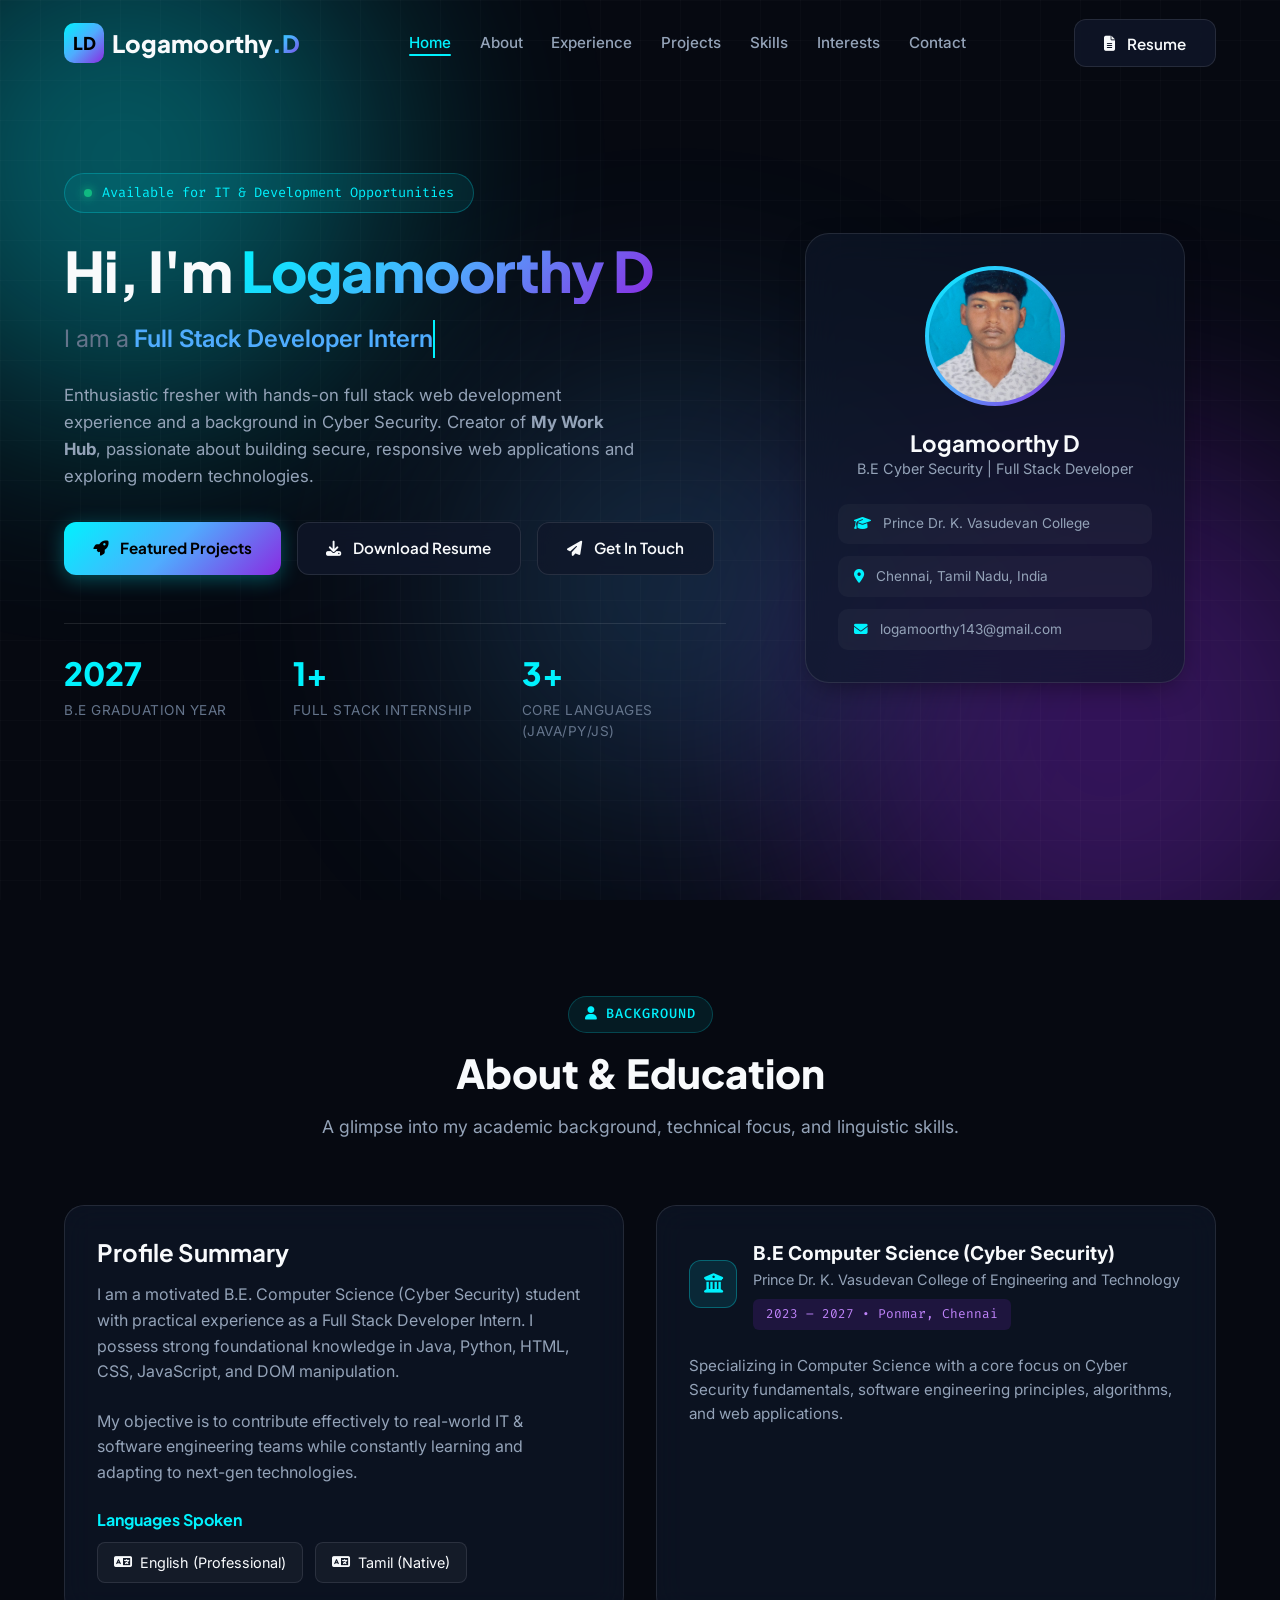
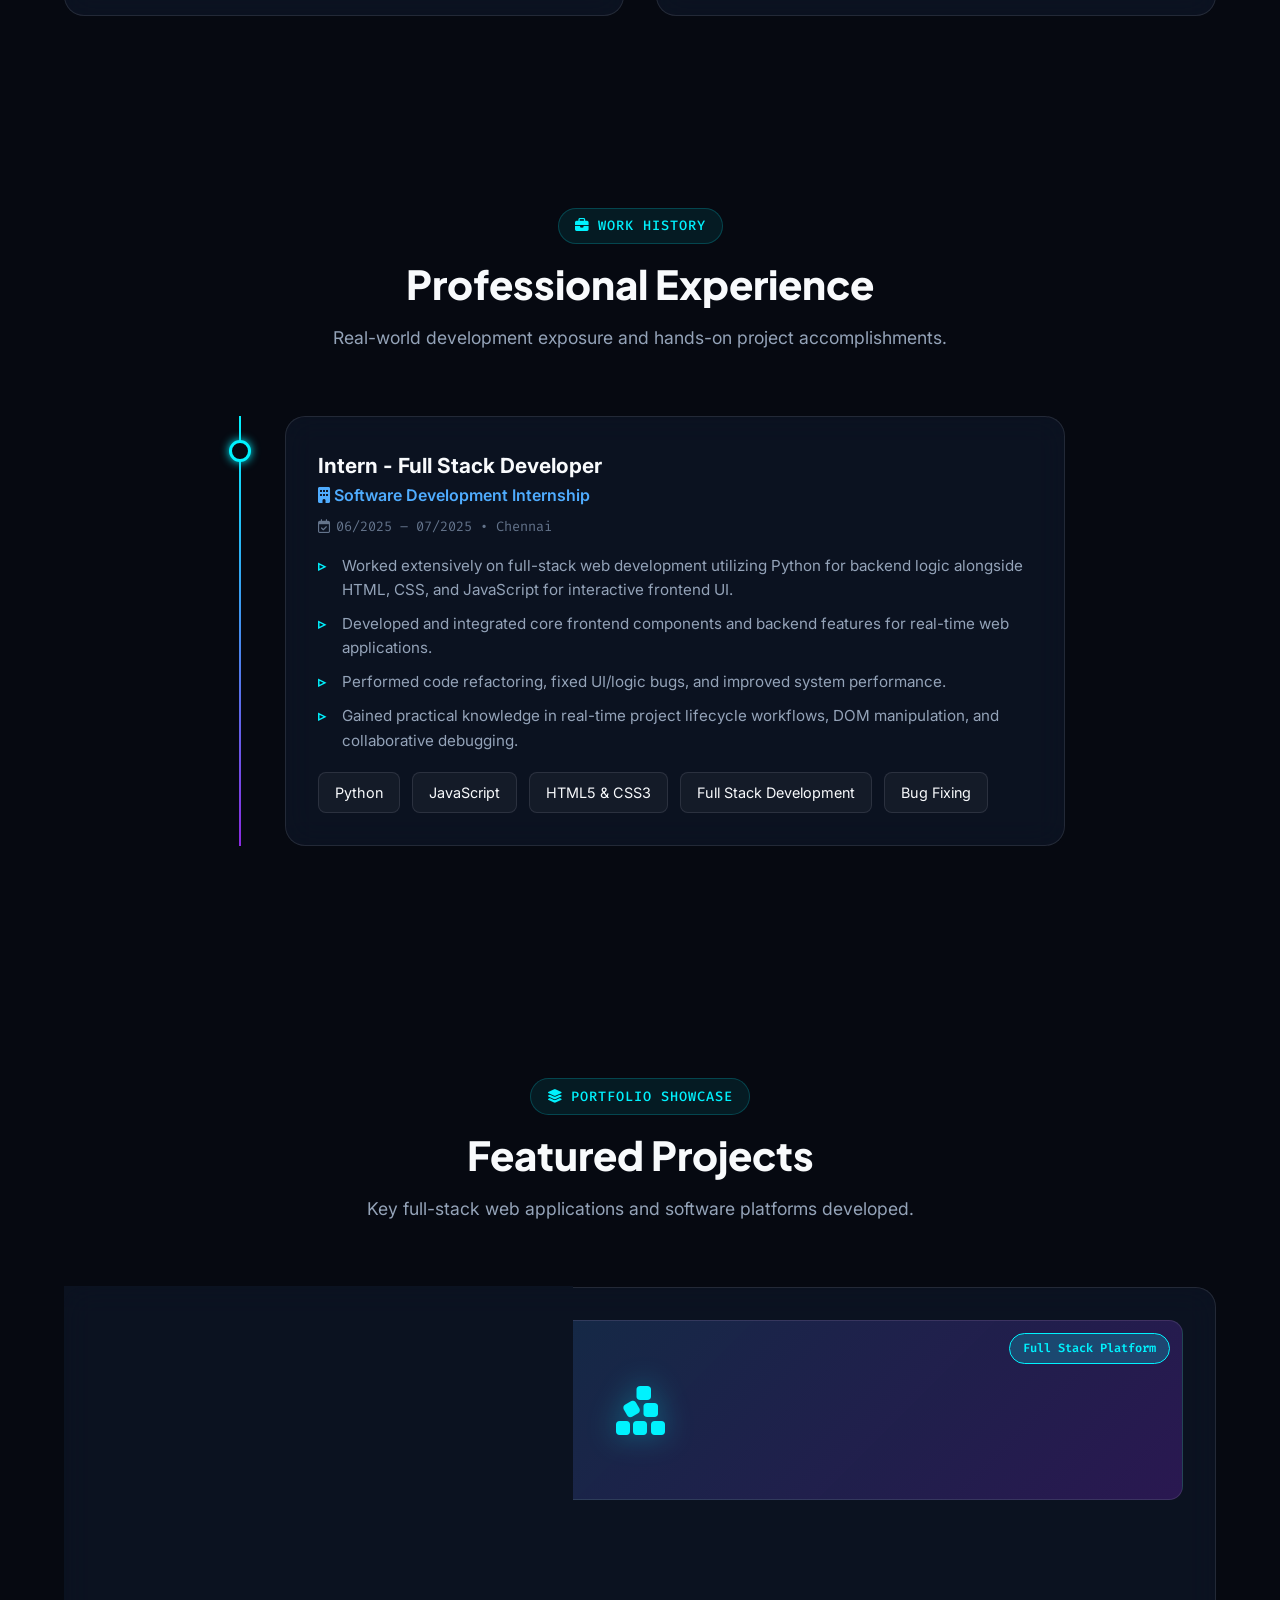
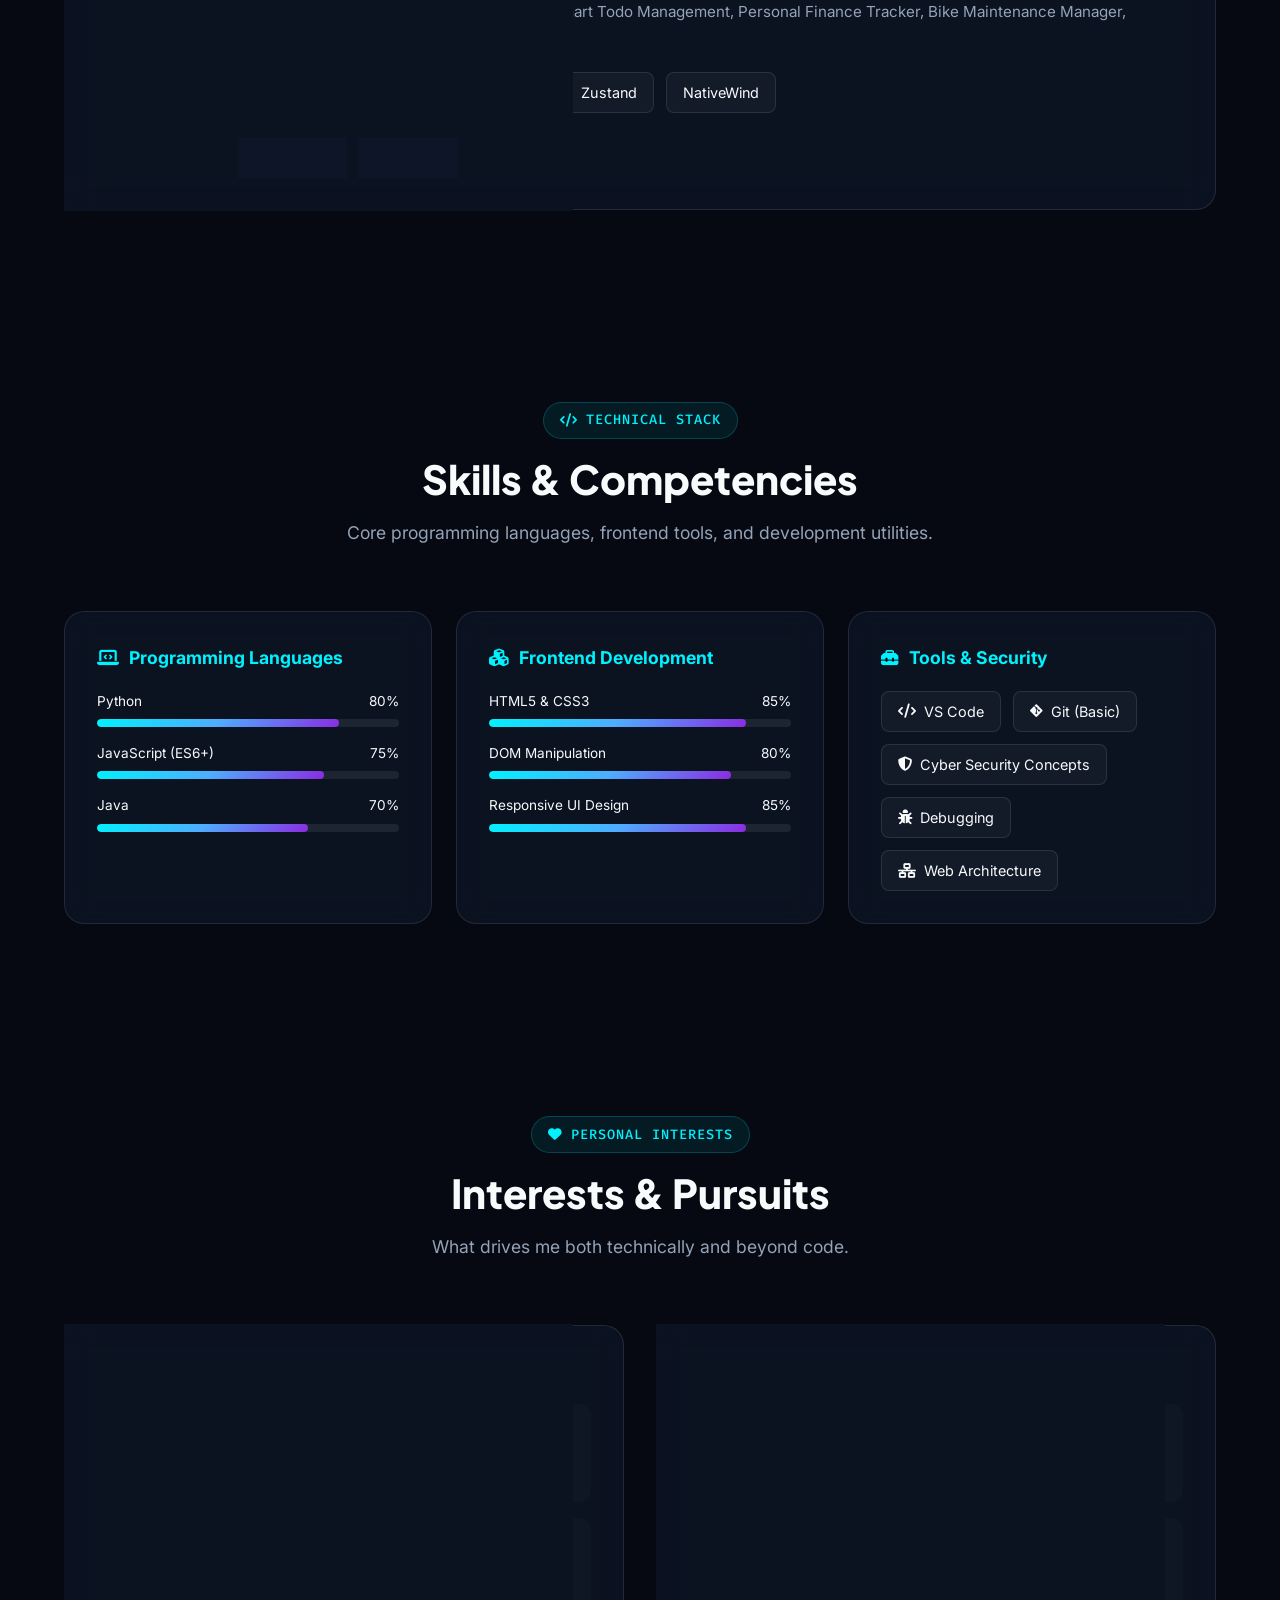
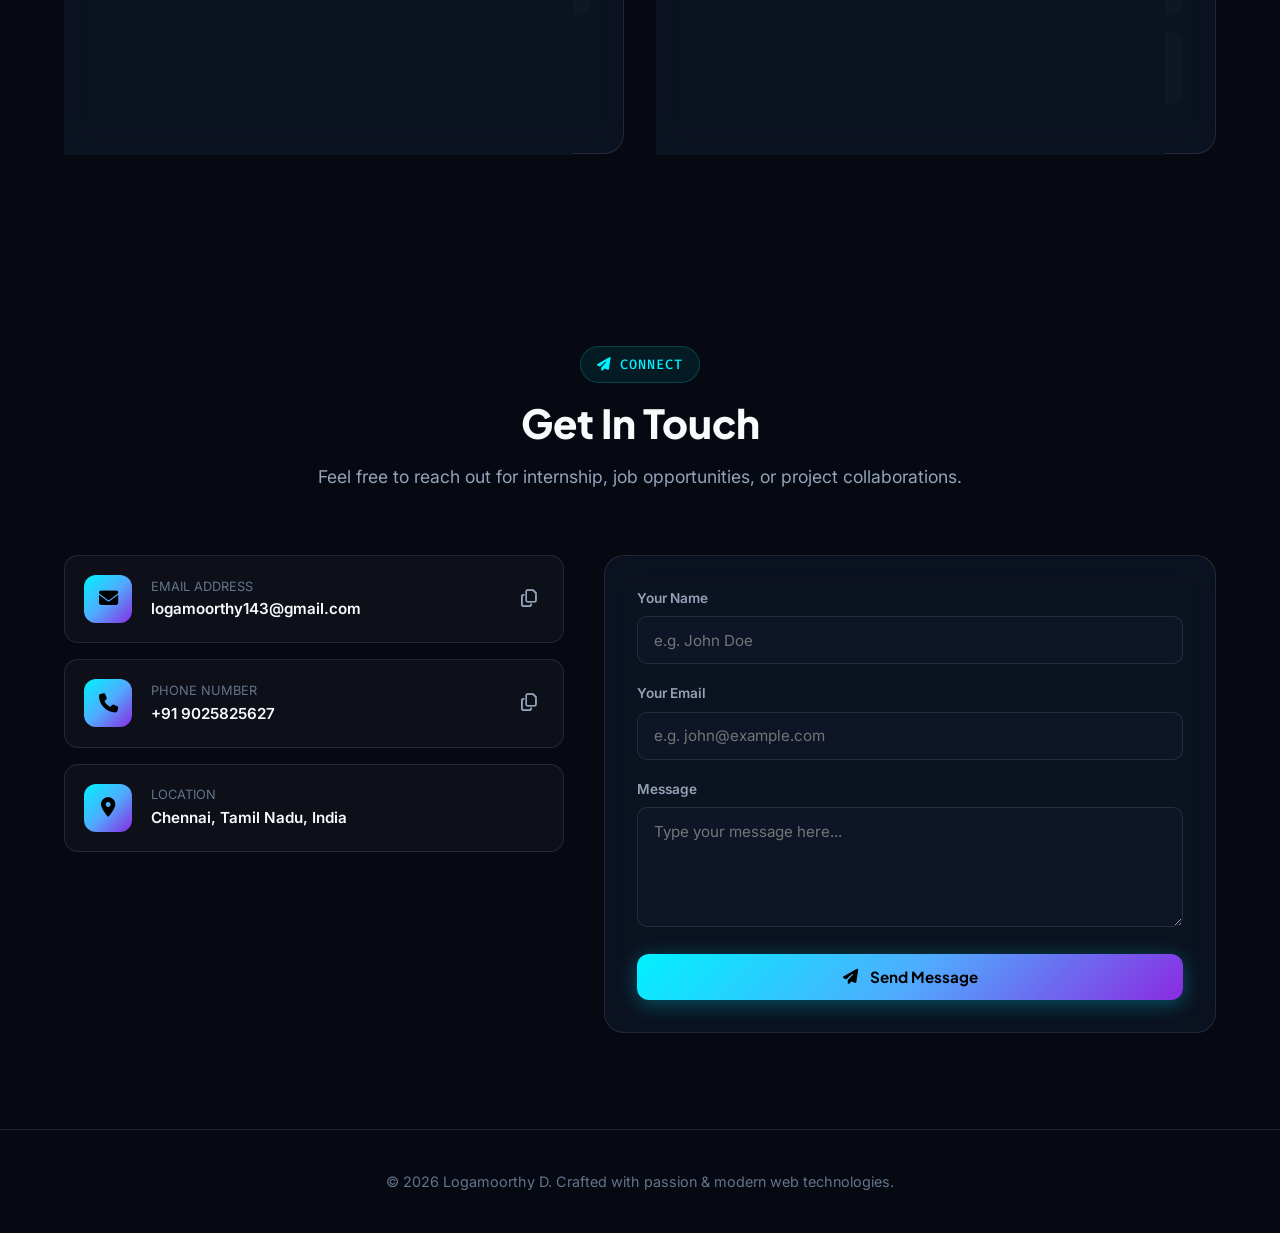
==== index.html @ c0458cfe "first commit" ====
<!DOCTYPE html>
<html lang="en">
<head>
  <meta charset="UTF-8">
  <meta name="viewport" content="width=device-width, initial-scale=1.0">
  <title>Logamoorthy D | Full Stack Developer & Cyber Security Enthusiast</title>
  <meta name="description" content="Portfolio of Logamoorthy D - B.E. Cyber Security Student & Full Stack Developer Intern featuring My Work Hub project, Java, Python, and JavaScript skills.">
  
  <!-- FontAwesome Icons -->
  <link rel="stylesheet" href="https://cdnjs.cloudflare.com/ajax/libs/font-awesome/6.5.1/css/all.min.css">
  
  <!-- Stylesheet -->
  <link rel="stylesheet" href="style.css">
</head>
<body>

  <!-- Ambient Animated Lighting -->
  <div class="bg-ambient">
    <div class="orb orb-1"></div>
    <div class="orb orb-2"></div>
    <div class="orb orb-3"></div>
  </div>
  <div class="grid-overlay"></div>

  <!-- Navbar -->
  <header class="navbar" id="navbar">
    <div class="container nav-container">
      <a href="#home" class="logo">
        <span class="logo-icon">LD</span>
        <span>Logamoorthy<span class="text-gradient">.D</span></span>
      </a>

      <ul class="nav-links" id="nav-links">
        <li><a href="#home" class="nav-link active">Home</a></li>
        <li><a href="#about" class="nav-link">About</a></li>
        <li><a href="#experience" class="nav-link">Experience</a></li>
        <li><a href="#projects" class="nav-link">Projects</a></li>
        <li><a href="#skills" class="nav-link">Skills</a></li>
        <li><a href="#interests" class="nav-link">Interests</a></li>
        <li><a href="#contact" class="nav-link">Contact</a></li>
      </ul>

      <div class="nav-actions">
        <button class="btn btn-outline" id="open-modal-btn">
          <i class="fa-solid fa-file-lines"></i> Resume
        </button>
        <button class="mobile-toggle" id="mobile-toggle" aria-label="Toggle Menu">
          <i class="fa-solid fa-bars"></i>
        </button>
      </div>
    </div>
  </header>

  <!-- Hero Section -->
  <section class="hero" id="home">
    <div class="container hero-grid">
      <div class="hero-content">
        <div class="hero-badge">
          <span class="badge-dot"></span>
          <span class="badge-text">Available for IT & Development Opportunities</span>
        </div>

        <h1 class="hero-title">
          Hi, I'm <span class="text-gradient">Logamoorthy D</span>
        </h1>

        <div class="typewriter-wrapper">
          <span class="typewriter-prefix">I am a </span>
          <span class="typewriter-text" id="typewriter"></span>
        </div>

        <p class="hero-bio">
          Enthusiastic fresher with hands-on full stack web development experience and a background in Cyber Security. Creator of <strong>My Work Hub</strong>, passionate about building secure, responsive web applications and exploring modern technologies.
        </p>

        <div class="hero-ctas">
          <a href="#projects" class="btn btn-primary">
            <i class="fa-solid fa-rocket"></i> Featured Projects
          </a>
          <a href="resume.pdf" download="Logamoorthy_D_Resume.pdf" class="btn btn-outline" title="Download PDF Resume">
            <i class="fa-solid fa-download"></i> Download Resume
          </a>
          <a href="#contact" class="btn btn-outline">
            <i class="fa-solid fa-paper-plane"></i> Get In Touch
          </a>
        </div>

        <div class="hero-stats">
          <div class="stat-card">
            <div class="stat-number"><span class="counter" data-target="2027">0</span></div>
            <div class="stat-label">B.E Graduation Year</div>
          </div>
          <div class="stat-card">
            <div class="stat-number"><span class="counter" data-target="1">0</span>+</div>
            <div class="stat-label">Full Stack Internship</div>
          </div>
          <div class="stat-card">
            <div class="stat-number"><span class="counter" data-target="3">0</span>+</div>
            <div class="stat-label">Core Languages (Java/Py/JS)</div>
          </div>
        </div>
      </div>

      <!-- Hero Visual Profile Card -->
      <div class="hero-visual">
        <div class="avatar-card">
          <div class="avatar-image-box">
            <img src="profile.jpg" alt="Logamoorthy D" class="profile-img" onerror="this.style.display='none'; this.nextElementSibling.style.display='flex';">
            <div class="avatar-inner" style="display: none;">
              <i class="fa-solid fa-user-shield"></i>
            </div>
          </div>

          <h3 class="card-name">Logamoorthy D</h3>
          <p class="card-role">B.E Cyber Security | Full Stack Developer</p>

          <div class="info-pills">
            <div class="info-pill">
              <i class="fa-solid fa-graduation-cap"></i>
              <span>Prince Dr. K. Vasudevan College</span>
            </div>
            <div class="info-pill">
              <i class="fa-solid fa-location-dot"></i>
              <span>Chennai, Tamil Nadu, India</span>
            </div>
            <div class="info-pill">
              <i class="fa-solid fa-envelope"></i>
              <span>logamoorthy143@gmail.com</span>
            </div>
          </div>
        </div>
      </div>
    </div>
  </section>

  <!-- About & Education Section -->
  <section id="about">
    <div class="container">
      <div class="section-header">
        <span class="section-tag"><i class="fa-solid fa-user"></i> Background</span>
        <h2 class="section-title">About & Education</h2>
        <p class="section-subtitle">A glimpse into my academic background, technical focus, and linguistic skills.</p>
      </div>

      <div class="about-grid">
        <!-- Profile Summary Card -->
        <div class="glass-card about-text-card">
          <h3>Profile Summary</h3>
          <p>
            I am a motivated B.E. Computer Science (Cyber Security) student with practical experience as a Full Stack Developer Intern. I possess strong foundational knowledge in Java, Python, HTML, CSS, JavaScript, and DOM manipulation.
          </p>
          <p>
            My objective is to contribute effectively to real-world IT & software engineering teams while constantly learning and adapting to next-gen technologies.
          </p>
          
          <div style="margin-top: 1.5rem;">
            <h4 style="margin-bottom: 0.8rem; font-size: 1rem; color: var(--accent-cyan);">Languages Spoken</h4>
            <div class="tags-wrapper">
              <div class="skill-tag"><i class="fa-solid fa-language"></i> English (Professional)</div>
              <div class="skill-tag"><i class="fa-solid fa-language"></i> Tamil (Native)</div>
            </div>
          </div>
        </div>

        <!-- Education Card -->
        <div class="glass-card education-card">
          <div class="edu-header">
            <div class="edu-icon">
              <i class="fa-solid fa-university"></i>
            </div>
            <div>
              <div class="edu-degree">B.E Computer Science (Cyber Security)</div>
              <div class="edu-institution">Prince Dr. K. Vasudevan College of Engineering and Technology</div>
              <span class="edu-badge">2023 – 2027 • Ponmar, Chennai</span>
            </div>
          </div>
          <p style="color: var(--text-sub); font-size: 0.95rem; margin-top: 1rem;">
            Specializing in Computer Science with a core focus on Cyber Security fundamentals, software engineering principles, algorithms, and web applications.
          </p>
        </div>
      </div>
    </div>
  </section>

  <!-- Experience Section -->
  <section id="experience">
    <div class="container">
      <div class="section-header">
        <span class="section-tag"><i class="fa-solid fa-briefcase"></i> Work History</span>
        <h2 class="section-title">Professional Experience</h2>
        <p class="section-subtitle">Real-world development exposure and hands-on project accomplishments.</p>
      </div>

      <div class="timeline">
        <div class="timeline-item">
          <div class="timeline-dot"></div>
          <div class="glass-card">
            <div class="exp-role">Intern - Full Stack Developer</div>
            <div class="exp-company"><i class="fa-solid fa-building"></i> Software Development Internship</div>
            <div class="exp-date"><i class="fa-regular fa-calendar-check"></i> 06/2025 – 07/2025 • Chennai</div>
            
            <ul class="exp-bullets">
              <li>Worked extensively on full-stack web development utilizing Python for backend logic alongside HTML, CSS, and JavaScript for interactive frontend UI.</li>
              <li>Developed and integrated core frontend components and backend features for real-time web applications.</li>
              <li>Performed code refactoring, fixed UI/logic bugs, and improved system performance.</li>
              <li>Gained practical knowledge in real-time project lifecycle workflows, DOM manipulation, and collaborative debugging.</li>
            </ul>

            <div class="tags-wrapper" style="margin-top: 1.2rem;">
              <span class="skill-tag">Python</span>
              <span class="skill-tag">JavaScript</span>
              <span class="skill-tag">HTML5 & CSS3</span>
              <span class="skill-tag">Full Stack Development</span>
              <span class="skill-tag">Bug Fixing</span>
            </div>
          </div>
        </div>
      </div>
    </div>
  </section>

  <!-- Featured Projects Section -->
  <section id="projects">
    <div class="container">
      <div class="section-header">
        <span class="section-tag"><i class="fa-solid fa-layer-group"></i> Portfolio Showcase</span>
        <h2 class="section-title">Featured Projects</h2>
        <p class="section-subtitle">Key full-stack web applications and software platforms developed.</p>
      </div>

      <div class="projects-grid">
        <!-- Project 1: My Work Hub -->
        <div class="glass-card project-card">
          <div class="project-banner">
            <span class="project-badge">Full Stack Platform</span>
            <i class="fa-solid fa-cubes-stacked"></i>
          </div>

          <h3 class="project-title">My Work Hub</h3>
          <div class="project-subtitle">Personal Productivity & Management Suite</div>
          <p class="project-desc">
            A production-ready full-stack productivity foundation featuring Smart Todo Management, Personal Finance Tracker, Bike Maintenance Manager, Calendar & Routine Scheduler, and Analytics Dashboard.
          </p>

          <div class="tags-wrapper" style="margin-bottom: 1.5rem;">
            <span class="skill-tag">React Native / Expo</span>
            <span class="skill-tag">TypeScript</span>
            <span class="skill-tag">Node.js & Express</span>
            <span class="skill-tag">Zustand</span>
            <span class="skill-tag">NativeWind</span>
          </div>

          <div class="project-links">
            <a href="https://my-work-hub-08.netlify.app/" target="_blank" class="btn btn-primary btn-sm">
              <i class="fa-solid fa-arrow-up-right-from-square"></i> Live Demo
            </a>
            <button class="btn btn-outline btn-sm" id="workhub-demo-btn" title="View Project Details">
              <i class="fa-solid fa-circle-info"></i> Details
            </button>
            <a href="https://github.com/logamoorthy-2006/my_work_hub" target="_blank" class="btn btn-outline btn-sm">
              <i class="fa-brands fa-github"></i> Code
            </a>
          </div>
        </div>

      </div>
    </div>
  </section>

  <!-- Skills Section -->
  <section id="skills">
    <div class="container">
      <div class="section-header">
        <span class="section-tag"><i class="fa-solid fa-code"></i> Technical Stack</span>
        <h2 class="section-title">Skills & Competencies</h2>
        <p class="section-subtitle">Core programming languages, frontend tools, and development utilities.</p>
      </div>

      <div class="skills-grid">
        <!-- Category 1: Languages -->
        <div class="glass-card skill-category">
          <div class="category-title">
            <i class="fa-solid fa-laptop-code"></i> Programming Languages
          </div>

          <div class="skill-bar-wrapper">
            <div class="skill-info"><span>Python</span><span>80%</span></div>
            <div class="skill-progress-bg"><div class="skill-progress-fill" data-progress="80%"></div></div>
          </div>
          
          <div class="skill-bar-wrapper">
            <div class="skill-info"><span>JavaScript (ES6+)</span><span>75%</span></div>
            <div class="skill-progress-bg"><div class="skill-progress-fill" data-progress="75%"></div></div>
          </div>

          <div class="skill-bar-wrapper">
            <div class="skill-info"><span>Java</span><span>70%</span></div>
            <div class="skill-progress-bg"><div class="skill-progress-fill" data-progress="70%"></div></div>
          </div>
        </div>

        <!-- Category 2: Frontend & UI -->
        <div class="glass-card skill-category">
          <div class="category-title">
            <i class="fa-solid fa-cubes"></i> Frontend Development
          </div>

          <div class="skill-bar-wrapper">
            <div class="skill-info"><span>HTML5 & CSS3</span><span>85%</span></div>
            <div class="skill-progress-bg"><div class="skill-progress-fill" data-progress="85%"></div></div>
          </div>

          <div class="skill-bar-wrapper">
            <div class="skill-info"><span>DOM Manipulation</span><span>80%</span></div>
            <div class="skill-progress-bg"><div class="skill-progress-fill" data-progress="80%"></div></div>
          </div>

          <div class="skill-bar-wrapper">
            <div class="skill-info"><span>Responsive UI Design</span><span>85%</span></div>
            <div class="skill-progress-bg"><div class="skill-progress-fill" data-progress="85%"></div></div>
          </div>
        </div>

        <!-- Category 3: Tools & Domain -->
        <div class="glass-card skill-category">
          <div class="category-title">
            <i class="fa-solid fa-toolbox"></i> Tools & Security
          </div>

          <div class="tags-wrapper" style="margin-top: 0.5rem;">
            <div class="skill-tag"><i class="fa-solid fa-code"></i> VS Code</div>
            <div class="skill-tag"><i class="fa-brands fa-git-alt"></i> Git (Basic)</div>
            <div class="skill-tag"><i class="fa-solid fa-shield-halved"></i> Cyber Security Concepts</div>
            <div class="skill-tag"><i class="fa-solid fa-bug"></i> Debugging</div>
            <div class="skill-tag"><i class="fa-solid fa-network-wired"></i> Web Architecture</div>
          </div>
        </div>
      </div>
    </div>
  </section>

  <!-- Interests Section -->
  <section id="interests">
    <div class="container">
      <div class="section-header">
        <span class="section-tag"><i class="fa-solid fa-heart"></i> Personal Interests</span>
        <h2 class="section-title">Interests & Pursuits</h2>
        <p class="section-subtitle">What drives me both technically and beyond code.</p>
      </div>

      <div class="interests-grid">
        <!-- Technical Interests -->
        <div class="glass-card">
          <h3 style="margin-bottom: 1.5rem; color: var(--accent-cyan);">
            <i class="fa-solid fa-microchip"></i> Technical Interests
          </h3>
          
          <div class="interest-item">
            <div class="interest-icon"><i class="fa-solid fa-code"></i></div>
            <div>
              <h4 style="font-size: 1rem;">Web Development (Frontend & UI/UX)</h4>
              <p style="color: var(--text-sub); font-size: 0.9rem;">Building intuitive, aesthetically pleasing, and highly accessible user interfaces.</p>
            </div>
          </div>

          <div class="interest-item">
            <div class="interest-icon"><i class="fa-solid fa-compass"></i></div>
            <div>
              <h4 style="font-size: 1rem;">Exploring New Technologies</h4>
              <p style="color: var(--text-sub); font-size: 0.9rem;">Keeping up with emerging tech stacks, security practices, and open-source innovations.</p>
            </div>
          </div>
        </div>

        <!-- Non-Technical Interests -->
        <div class="glass-card">
          <h3 style="margin-bottom: 1.5rem; color: var(--accent-purple);">
            <i class="fa-solid fa-icons"></i> Non-Technical Interests
          </h3>

          <div class="interest-item">
            <div class="interest-icon" style="background: rgba(138, 43, 226, 0.1); color: var(--accent-purple);"><i class="fa-solid fa-music"></i></div>
            <div>
              <h4 style="font-size: 1rem;">Music & Relaxation</h4>
              <p style="color: var(--text-sub); font-size: 0.9rem;">Listening to diverse music genres for inspiration and maintaining focus.</p>
            </div>
          </div>

          <div class="interest-item">
            <div class="interest-icon" style="background: rgba(138, 43, 226, 0.1); color: var(--accent-purple);"><i class="fa-solid fa-hand-holding-heart"></i></div>
            <div>
              <h4 style="font-size: 1rem;">Social Volunteering & Helping Others</h4>
              <p style="color: var(--text-sub); font-size: 0.9rem;">Engaging in community support activities and helping peers.</p>
            </div>
          </div>

          <div class="interest-item">
            <div class="interest-icon" style="background: rgba(138, 43, 226, 0.1); color: var(--accent-purple);"><i class="fa-solid fa-dumbbell"></i></div>
            <div>
              <h4 style="font-size: 1rem;">Fitness & Healthy Lifestyle</h4>
              <p style="color: var(--text-sub); font-size: 0.9rem;">Maintaining physical wellness, discipline, and active routine.</p>
            </div>
          </div>
        </div>
      </div>
    </div>
  </section>

  <!-- Contact Section -->
  <section id="contact">
    <div class="container">
      <div class="section-header">
        <span class="section-tag"><i class="fa-solid fa-paper-plane"></i> Connect</span>
        <h2 class="section-title">Get In Touch</h2>
        <p class="section-subtitle">Feel free to reach out for internship, job opportunities, or project collaborations.</p>
      </div>

      <div class="contact-grid">
        <!-- Direct Contact info -->
        <div>
          <div class="contact-card-item">
            <div class="contact-icon"><i class="fa-solid fa-envelope"></i></div>
            <div class="contact-details">
              <div class="contact-label">Email Address</div>
              <div class="contact-value" id="email-text">logamoorthy143@gmail.com</div>
            </div>
            <button class="copy-btn" id="copy-email-btn" title="Copy Email">
              <i class="fa-regular fa-copy"></i>
            </button>
          </div>

          <div class="contact-card-item">
            <div class="contact-icon"><i class="fa-solid fa-phone"></i></div>
            <div class="contact-details">
              <div class="contact-label">Phone Number</div>
              <div class="contact-value" id="phone-text">+91 9025825627</div>
            </div>
            <button class="copy-btn" id="copy-phone-btn" title="Copy Phone">
              <i class="fa-regular fa-copy"></i>
            </button>
          </div>

          <div class="contact-card-item">
            <div class="contact-icon"><i class="fa-solid fa-location-dot"></i></div>
            <div class="contact-details">
              <div class="contact-label">Location</div>
              <div class="contact-value">Chennai, Tamil Nadu, India</div>
            </div>
          </div>
        </div>

        <!-- Contact Form -->
        <div class="glass-card">
          <form id="contact-form">
            <div class="form-group">
              <label class="form-label" for="user-name">Your Name</label>
              <input type="text" id="user-name" class="form-input" placeholder="e.g. John Doe" required>
            </div>

            <div class="form-group">
              <label class="form-label" for="user-email">Your Email</label>
              <input type="email" id="user-email" class="form-input" placeholder="e.g. john@example.com" required>
            </div>

            <div class="form-group">
              <label class="form-label" for="user-message">Message</label>
              <textarea id="user-message" class="form-textarea" placeholder="Type your message here..." required></textarea>
            </div>

            <button type="submit" class="btn btn-primary" style="width: 100%;">
              <i class="fa-solid fa-paper-plane"></i> Send Message
            </button>
          </form>
        </div>
      </div>
    </div>
  </section>

  <!-- Footer -->
  <footer>
    <div class="container">
      <p>© 2026 Logamoorthy D. Crafted with passion & modern web technologies.</p>
    </div>
  </footer>

  <!-- Toast Notification -->
  <div class="toast" id="toast">
    <i class="fa-solid fa-circle-check"></i>
    <span id="toast-message">Notification message here</span>
  </div>

  <!-- Project Live Demo Preview Modal -->
  <div class="modal-overlay" id="workhub-modal">
    <div class="modal-box">
      <button class="modal-close" id="close-workhub-modal"><i class="fa-solid fa-xmark"></i></button>
      
      <div style="border-bottom: 1px solid var(--border-light); padding-bottom: 1rem; margin-bottom: 1.5rem;">
        <span class="project-badge">Live Interactive Showcase</span>
        <h2 style="font-size: 1.8rem; color: var(--accent-cyan); margin-top: 0.5rem;">My Work Hub</h2>
        <p style="color: var(--text-sub);">Full Stack Personal Productivity & Management Platform</p>
      </div>

      <div style="display: grid; grid-template-columns: repeat(auto-fit, minmax(200px, 1fr)); gap: 1rem; margin-bottom: 1.5rem;">
        <div style="background: rgba(255,255,255,0.03); padding: 1rem; border-radius: 12px; border: 1px solid var(--border-light);">
          <i class="fa-solid fa-list-check" style="color: var(--accent-cyan); font-size: 1.5rem; margin-bottom: 0.5rem;"></i>
          <h4 style="font-size: 0.95rem;">Smart Todo</h4>
          <p style="color: var(--text-muted); font-size: 0.8rem;">Task organization with state management</p>
        </div>

        <div style="background: rgba(255,255,255,0.03); padding: 1rem; border-radius: 12px; border: 1px solid var(--border-light);">
          <i class="fa-solid fa-wallet" style="color: var(--accent-blue); font-size: 1.5rem; margin-bottom: 0.5rem;"></i>
          <h4 style="font-size: 0.95rem;">Finance Tracker</h4>
          <p style="color: var(--text-muted); font-size: 0.8rem;">Income, expense, and budget analytics</p>
        </div>

        <div style="background: rgba(255,255,255,0.03); padding: 1rem; border-radius: 12px; border: 1px solid var(--border-light);">
          <i class="fa-solid fa-motorcycle" style="color: var(--accent-purple); font-size: 1.5rem; margin-bottom: 0.5rem;"></i>
          <h4 style="font-size: 0.95rem;">Bike Manager</h4>
          <p style="color: var(--text-muted); font-size: 0.8rem;">Service tracking & maintenance logs</p>
        </div>

        <div style="background: rgba(255,255,255,0.03); padding: 1rem; border-radius: 12px; border: 1px solid var(--border-light);">
          <i class="fa-solid fa-chart-line" style="color: var(--accent-magenta); font-size: 1.5rem; margin-bottom: 0.5rem;"></i>
          <h4 style="font-size: 0.95rem;">Analytics & Routine</h4>
          <p style="color: var(--text-muted); font-size: 0.8rem;">Productivity metrics and habits</p>
        </div>
      </div>

      <p style="color: var(--text-sub); font-size: 0.95rem; margin-bottom: 1.5rem;">
        Built with <strong>Expo SDK 57, React Native, TypeScript, Node.js, Express, NativeWind, and Zustand</strong> for fast local UI state management and scalable API integration.
      </p>

      <div style="display: flex; gap: 1rem; flex-wrap: wrap;">
        <a href="https://my-work-hub-08.netlify.app/" target="_blank" class="btn btn-primary">
          <i class="fa-solid fa-arrow-up-right-from-square"></i> Open Live App
        </a>
        <a href="https://github.com/logamoorthy-2006/my_work_hub" target="_blank" class="btn btn-outline">
          <i class="fa-brands fa-github"></i> GitHub Repository
        </a>
      </div>
    </div>
  </div>

  <!-- Resume Preview Modal -->
  <div class="modal-overlay" id="resume-modal">
    <div class="modal-box">
      <button class="modal-close" id="close-modal-btn"><i class="fa-solid fa-xmark"></i></button>
      
      <div style="border-bottom: 1px solid var(--border-light); padding-bottom: 1.5rem; margin-bottom: 1.5rem;">
        <h2 style="font-size: 1.8rem; color: var(--accent-cyan);">LOGAMOORTHY D</h2>
        <p style="color: var(--text-sub);">logamoorthy143@gmail.com | +91 9025825627 | Chennai, India</p>
      </div>

      <div style="margin-bottom: 1.5rem;">
        <h4 style="color: var(--accent-blue); text-transform: uppercase; font-size: 0.85rem; letter-spacing: 1px;">Profile Summary</h4>
        <p style="color: var(--text-sub); font-size: 0.95rem; margin-top: 0.3rem;">
          Enthusiastic fresher with basic knowledge of Java, Python, and frontend development. Looking for an opportunity to apply my skills and grow in the IT field.
        </p>
      </div>

      <div style="margin-bottom: 1.5rem;">
        <h4 style="color: var(--accent-blue); text-transform: uppercase; font-size: 0.85rem; letter-spacing: 1px;">Education</h4>
        <p style="font-weight: 600; margin-top: 0.3rem;">B.E COMPUTER SCIENCE (CYBER SECURITY)</p>
        <p style="color: var(--text-sub); font-size: 0.9rem;">Prince Dr. K. Vasudevan College of Engineering and Technology (2023 – 2027) • Ponmar, Chennai</p>
      </div>

      <div style="margin-bottom: 1.5rem;">
        <h4 style="color: var(--accent-blue); text-transform: uppercase; font-size: 0.85rem; letter-spacing: 1px;">Experience</h4>
        <p style="font-weight: 600; margin-top: 0.3rem;">INTERN - FULL STACK DEVELOPER (06/2025 – 07/2025)</p>
        <ul style="color: var(--text-sub); font-size: 0.9rem; margin-left: 1.2rem; margin-top: 0.3rem;">
          <li>Worked on web development using Python, HTML, CSS, and JavaScript</li>
          <li>Developed basic frontend and backend features</li>
          <li>Fixed bugs and improved code</li>
          <li>Learned real-time project development</li>
        </ul>
      </div>

      <div style="margin-bottom: 1.5rem;">
        <h4 style="color: var(--accent-blue); text-transform: uppercase; font-size: 0.85rem; letter-spacing: 1px;">Technical Skills & Projects</h4>
        <p style="color: var(--text-sub); font-size: 0.9rem; margin-top: 0.3rem;">
          <strong>Projects:</strong> My Work Hub (Expo, TypeScript, Node.js)<br>
          <strong>Languages:</strong> Java, JavaScript, Python<br>
          <strong>Frontend:</strong> HTML, CSS, DOM Manipulation<br>
          <strong>Tools:</strong> VS Code, Git (basic)
        </p>
      </div>

      <div style="display: flex; gap: 1rem; margin-top: 2rem; flex-wrap: wrap;">
        <a href="resume.pdf" download="Logamoorthy_D_Resume.pdf" class="btn btn-primary">
          <i class="fa-solid fa-download"></i> Download PDF Resume
        </a>
        <button class="btn btn-outline" onclick="window.print()">
          <i class="fa-solid fa-print"></i> Print / Save Browser View
        </button>
      </div>
    </div>
  </div>

  <!-- JavaScript -->
  <script src="script.js"></script>
</body>
</html>
---- style.css ----
/* ==========================================================================
   Portfolio CSS Design System - Logamoorthy D
   Theme: Modern Cyber Tech Dark & Glassmorphism
   ========================================================================== */

@import url('https://fonts.googleapis.com/css2?family=Fira+Code:wght@400;500;600&family=Inter:wght@300;400;500;600;700&family=Plus+Jakarta+Sans:wght@400;500;600;700;800&display=swap');

:root {
  /* Color Palette */
  --bg-dark: #060911;
  --bg-card: rgba(15, 23, 42, 0.65);
  --bg-card-hover: rgba(24, 35, 62, 0.85);
  --bg-glass: rgba(10, 16, 30, 0.75);
  
  --accent-cyan: #00f2fe;
  --accent-blue: #4facfe;
  --accent-purple: #8a2be2;
  --accent-magenta: #f72585;
  
  --gradient-cyber: linear-gradient(135deg, var(--accent-cyan) 0%, var(--accent-blue) 50%, var(--accent-purple) 100%);
  --gradient-card: linear-gradient(145deg, rgba(255, 255, 255, 0.05) 0%, rgba(255, 255, 255, 0.01) 100%);
  --gradient-glow: radial-gradient(circle at center, rgba(0, 242, 254, 0.15) 0%, transparent 70%);

  --text-main: #f8fafc;
  --text-sub: #94a3b8;
  --text-muted: #64748b;
  --border-light: rgba(255, 255, 255, 0.1);
  --border-glow: rgba(0, 242, 254, 0.4);

  --font-main: 'Plus Jakarta Sans', sans-serif;
  --font-body: 'Inter', sans-serif;
  --font-code: 'Fira Code', monospace;

  --transition-fast: all 0.2s cubic-bezier(0.4, 0, 0.2, 1);
  --transition-normal: all 0.3s cubic-bezier(0.4, 0, 0.2, 1);
  --transition-bounce: all 0.4s cubic-bezier(0.175, 0.885, 0.32, 1.275);
  
  --shadow-sm: 0 4px 12px rgba(0, 0, 0, 0.2);
  --shadow-lg: 0 10px 30px -10px rgba(0, 0, 0, 0.5);
  --shadow-neon: 0 0 20px rgba(0, 242, 254, 0.25);
}

/* Base Resets */
*, *::before, *::after {
  box-sizing: border-box;
  margin: 0;
  padding: 0;
}

html {
  scroll-behavior: smooth;
  font-size: 16px;
}

body {
  background-color: var(--bg-dark);
  color: var(--text-main);
  font-family: var(--font-body);
  line-height: 1.6;
  overflow-x: hidden;
  position: relative;
}

/* Background Ambient Lights */
.bg-ambient {
  position: fixed;
  top: 0;
  left: 0;
  width: 100vw;
  height: 100vh;
  pointer-events: none;
  z-index: 0;
  overflow: hidden;
}

.orb {
  position: absolute;
  border-radius: 50%;
  filter: blur(120px);
  opacity: 0.35;
  animation: orbFloat 18s ease-in-out infinite alternate;
}

.orb-1 {
  top: -10%;
  left: -10%;
  width: 500px;
  height: 500px;
  background: var(--accent-cyan);
}

.orb-2 {
  bottom: -15%;
  right: -10%;
  width: 600px;
  height: 600px;
  background: var(--accent-purple);
  animation-delay: -9s;
}

.orb-3 {
  top: 40%;
  left: 35%;
  width: 450px;
  height: 450px;
  background: var(--accent-blue);
  opacity: 0.2;
}

@keyframes orbFloat {
  0% { transform: translate(0, 0) scale(1); }
  50% { transform: translate(60px, 80px) scale(1.1); }
  100% { transform: translate(-40px, 40px) scale(0.95); }
}

/* Grid Line Overlay */
.grid-overlay {
  position: fixed;
  top: 0;
  left: 0;
  width: 100%;
  height: 100%;
  background-image: 
    linear-gradient(rgba(255, 255, 255, 0.02) 1px, transparent 1px),
    linear-gradient(90deg, rgba(255, 255, 255, 0.02) 1px, transparent 1px);
  background-size: 40px 40px;
  pointer-events: none;
  z-index: 1;
}

/* Utility Containers */
.container {
  max-width: 1200px;
  margin: 0 auto;
  padding: 0 1.5rem;
  position: relative;
  z-index: 2;
}

section {
  padding: 6rem 0;
  position: relative;
}

/* Typography Helpers */
h1, h2, h3, h4 {
  font-family: var(--font-main);
  color: var(--text-main);
  line-height: 1.2;
}

.text-gradient {
  background: var(--gradient-cyber);
  -webkit-background-clip: text;
  -webkit-text-fill-color: transparent;
  display: inline-block;
}

.section-tag {
  display: inline-flex;
  align-items: center;
  gap: 0.5rem;
  padding: 0.4rem 1rem;
  border-radius: 50px;
  background: rgba(0, 242, 254, 0.08);
  border: 1px solid rgba(0, 242, 254, 0.2);
  color: var(--accent-cyan);
  font-family: var(--font-code);
  font-size: 0.85rem;
  font-weight: 500;
  text-transform: uppercase;
  letter-spacing: 1px;
  margin-bottom: 1rem;
}

.section-header {
  text-align: center;
  max-width: 700px;
  margin: 0 auto 4rem;
}

.section-title {
  font-size: 2.5rem;
  font-weight: 800;
  margin-bottom: 1rem;
}

.section-subtitle {
  color: var(--text-sub);
  font-size: 1.1rem;
}

/* Buttons & Micro-interactions */
.btn {
  display: inline-flex;
  align-items: center;
  justify-content: center;
  gap: 0.75rem;
  padding: 0.85rem 1.8rem;
  border-radius: 12px;
  font-family: var(--font-main);
  font-size: 0.95rem;
  font-weight: 600;
  text-decoration: none;
  cursor: pointer;
  transition: var(--transition-normal);
  border: none;
  outline: none;
  position: relative;
  overflow: hidden;
  z-index: 1;
}

.btn-primary {
  background: var(--gradient-cyber);
  color: #000;
  font-weight: 700;
  box-shadow: 0 4px 20px rgba(0, 242, 254, 0.3);
}

.btn-primary:hover {
  transform: translateY(-3px);
  box-shadow: 0 8px 30px rgba(0, 242, 254, 0.5);
}

.btn-outline {
  background: rgba(15, 23, 42, 0.8);
  color: var(--text-main);
  border: 1px solid var(--border-light);
  backdrop-filter: blur(10px);
}

.btn-outline:hover {
  border-color: var(--accent-cyan);
  color: var(--accent-cyan);
  transform: translateY(-3px);
  box-shadow: var(--shadow-neon);
}

.btn-sm {
  padding: 0.5rem 1.1rem;
  font-size: 0.85rem;
  border-radius: 8px;
}

/* Navbar */
.navbar {
  position: fixed;
  top: 0;
  left: 0;
  width: 100%;
  z-index: 1000;
  padding: 1.2rem 0;
  transition: var(--transition-normal);
}

.navbar.scrolled {
  background: var(--bg-glass);
  backdrop-filter: blur(16px);
  padding: 0.8rem 0;
  border-bottom: 1px solid var(--border-light);
  box-shadow: var(--shadow-sm);
}

.nav-container {
  display: flex;
  align-items: center;
  justify-content: space-between;
}

.logo {
  font-family: var(--font-main);
  font-size: 1.5rem;
  font-weight: 800;
  text-decoration: none;
  color: var(--text-main);
  display: flex;
  align-items: center;
  gap: 0.5rem;
}

.logo-icon {
  width: 40px;
  height: 40px;
  border-radius: 10px;
  background: var(--gradient-cyber);
  display: flex;
  align-items: center;
  justify-content: center;
  color: #000;
  font-weight: 800;
  font-size: 1.1rem;
}

.nav-links {
  display: flex;
  align-items: center;
  gap: 1.8rem;
  list-style: none;
}

.nav-link {
  color: var(--text-sub);
  text-decoration: none;
  font-size: 0.95rem;
  font-weight: 500;
  transition: var(--transition-fast);
  position: relative;
}

.nav-link:hover, .nav-link.active {
  color: var(--accent-cyan);
}

.nav-link::after {
  content: '';
  position: absolute;
  bottom: -4px;
  left: 0;
  width: 0%;
  height: 2px;
  background: var(--accent-cyan);
  transition: var(--transition-fast);
  border-radius: 2px;
}

.nav-link:hover::after, .nav-link.active::after {
  width: 100%;
}

.nav-actions {
  display: flex;
  align-items: center;
  gap: 1rem;
}

.mobile-toggle {
  display: none;
  background: none;
  border: none;
  color: var(--text-main);
  font-size: 1.5rem;
  cursor: pointer;
}

/* Hero Section */
.hero {
  min-height: 100vh;
  display: flex;
  align-items: center;
  padding-top: 7rem;
}

.hero-grid {
  display: grid;
  grid-template-columns: 1.2fr 0.8fr;
  gap: 3rem;
  align-items: center;
}

.hero-badge {
  display: inline-flex;
  align-items: center;
  gap: 0.6rem;
  padding: 0.5rem 1.2rem;
  border-radius: 30px;
  background: rgba(0, 242, 254, 0.08);
  border: 1px solid rgba(0, 242, 254, 0.25);
  margin-bottom: 1.5rem;
}

.badge-dot {
  width: 8px;
  height: 8px;
  border-radius: 50%;
  background: #10b981;
  box-shadow: 0 0 10px #10b981;
  animation: pulseGreen 2s infinite;
}

@keyframes pulseGreen {
  0%, 100% { opacity: 1; transform: scale(1); }
  50% { opacity: 0.4; transform: scale(0.85); }
}

.badge-text {
  font-size: 0.85rem;
  color: var(--accent-cyan);
  font-family: var(--font-code);
}

.hero-title {
  font-size: 3.5rem;
  font-weight: 800;
  letter-spacing: -1px;
  margin-bottom: 1rem;
}

.typewriter-wrapper {
  font-size: 1.5rem;
  color: var(--text-sub);
  margin-bottom: 1.5rem;
  min-height: 2.2rem;
  display: flex;
  align-items: center;
  gap: 0.3rem;
}

.typewriter-prefix {
  color: var(--text-muted);
}

.typewriter-text {
  color: var(--accent-blue);
  font-weight: 600;
  border-right: 2px solid var(--accent-cyan);
  animation: blink 0.75s step-end infinite;
}

@keyframes blink {
  from, to { border-color: transparent }
  50% { border-color: var(--accent-cyan); }
}

.hero-bio {
  color: var(--text-sub);
  font-size: 1.05rem;
  margin-bottom: 2rem;
  max-width: 580px;
}

.hero-ctas {
  display: flex;
  gap: 1rem;
  flex-wrap: wrap;
  margin-bottom: 3rem;
}

.hero-stats {
  display: grid;
  grid-template-columns: repeat(3, 1fr);
  gap: 1.5rem;
  padding-top: 1.5rem;
  border-top: 1px solid var(--border-light);
}

.stat-card {
  text-align: left;
}

.stat-number {
  font-family: var(--font-main);
  font-size: 2rem;
  font-weight: 800;
  color: var(--accent-cyan);
  display: flex;
  align-items: center;
}

.stat-label {
  font-size: 0.85rem;
  color: var(--text-muted);
  text-transform: uppercase;
  letter-spacing: 0.5px;
}

/* Hero Avatar / Card Visual */
.hero-visual {
  position: relative;
  display: flex;
  justify-content: center;
}

.avatar-card {
  width: 100%;
  max-width: 380px;
  background: var(--bg-card);
  border: 1px solid var(--border-light);
  border-radius: 24px;
  padding: 2rem;
  backdrop-filter: blur(20px);
  box-shadow: var(--shadow-lg);
  position: relative;
  transition: var(--transition-normal);
}

.avatar-card:hover {
  border-color: var(--border-glow);
  box-shadow: var(--shadow-neon);
  transform: translateY(-5px);
}

.avatar-image-box {
  width: 140px;
  height: 140px;
  border-radius: 50%;
  margin: 0 auto 1.5rem;
  background: var(--gradient-cyber);
  padding: 4px;
  position: relative;
  overflow: hidden;
}

.profile-img {
  width: 100%;
  height: 100%;
  border-radius: 50%;
  object-fit: cover;
  display: block;
}

.avatar-inner {
  width: 100%;
  height: 100%;
  border-radius: 50%;
  background: var(--bg-dark);
  display: flex;
  align-items: center;
  justify-content: center;
  font-size: 3.5rem;
  color: var(--accent-cyan);
}

.card-name {
  text-align: center;
  font-size: 1.4rem;
  font-weight: 700;
}

.card-role {
  text-align: center;
  color: var(--text-sub);
  font-size: 0.9rem;
  margin-bottom: 1.5rem;
}

.info-pills {
  display: flex;
  flex-direction: column;
  gap: 0.75rem;
}

.info-pill {
  display: flex;
  align-items: center;
  gap: 0.75rem;
  padding: 0.6rem 1rem;
  border-radius: 10px;
  background: rgba(255, 255, 255, 0.03);
  font-size: 0.85rem;
  color: var(--text-sub);
}

.info-pill i {
  color: var(--accent-cyan);
}

/* Section Cards & Glass System */
.glass-card {
  background: var(--bg-card);
  border: 1px solid var(--border-light);
  border-radius: 20px;
  padding: 2rem;
  backdrop-filter: blur(16px);
  transition: var(--transition-normal);
}

.glass-card:hover {
  background: var(--bg-card-hover);
  border-color: rgba(0, 242, 254, 0.3);
  transform: translateY(-5px);
  box-shadow: 0 12px 30px rgba(0, 0, 0, 0.4);
}

/* Projects Section Styles */
.projects-grid {
  display: grid;
  grid-template-columns: repeat(auto-fit, minmax(340px, 1fr));
  gap: 2rem;
}

.project-card {
  display: flex;
  flex-direction: column;
  height: 100%;
  position: relative;
  overflow: hidden;
}

.project-banner {
  height: 180px;
  border-radius: 14px;
  background: linear-gradient(135deg, rgba(0, 242, 254, 0.15) 0%, rgba(138, 43, 226, 0.25) 100%);
  border: 1px solid var(--border-light);
  display: flex;
  flex-direction: column;
  align-items: center;
  justify-content: center;
  gap: 0.8rem;
  margin-bottom: 1.5rem;
  position: relative;
  overflow: hidden;
}

.project-banner i {
  font-size: 3.5rem;
  color: var(--accent-cyan);
  filter: drop-shadow(0 0 15px rgba(0, 242, 254, 0.4));
}

.project-badge {
  position: absolute;
  top: 12px;
  right: 12px;
  padding: 0.3rem 0.8rem;
  border-radius: 20px;
  background: rgba(0, 242, 254, 0.2);
  border: 1px solid var(--accent-cyan);
  color: var(--accent-cyan);
  font-size: 0.75rem;
  font-family: var(--font-code);
  font-weight: 600;
}

.project-title {
  font-size: 1.5rem;
  font-weight: 700;
  margin-bottom: 0.5rem;

}

.project-subtitle {
  color: var(--accent-blue);
  font-size: 0.9rem;
  font-weight: 600;
  margin-bottom: 1rem;
}

.project-desc {
  color: var(--text-sub);
  font-size: 0.95rem;
  margin-bottom: 1.5rem;
  flex-grow: 1;
}

.project-links {
  display: flex;
  gap: 0.75rem;
  margin-top: auto;
}

/* About Section */
.about-grid {
  display: grid;
  grid-template-columns: 1fr 1fr;
  gap: 2rem;
}

.about-text-card h3 {
  font-size: 1.5rem;
  margin-bottom: 1rem;
}

.about-text-card p {
  color: var(--text-sub);
  margin-bottom: 1.5rem;
}

.education-card {
  position: relative;
  overflow: hidden;
}

.edu-header {
  display: flex;
  align-items: center;
  gap: 1rem;
  margin-bottom: 1.5rem;
}

.edu-icon {
  width: 48px;
  height: 48px;
  border-radius: 12px;
  background: rgba(0, 242, 254, 0.1);
  border: 1px solid rgba(0, 242, 254, 0.3);
  display: flex;
  align-items: center;
  justify-content: center;
  color: var(--accent-cyan);
  font-size: 1.2rem;
}

.edu-degree {
  font-size: 1.2rem;
  font-weight: 700;
}

.edu-institution {
  color: var(--text-sub);
  font-size: 0.9rem;
}

.edu-badge {
  display: inline-block;
  padding: 0.3rem 0.8rem;
  border-radius: 6px;
  background: rgba(138, 43, 226, 0.15);
  color: #c084fc;
  font-size: 0.8rem;
  font-family: var(--font-code);
  margin-top: 0.5rem;
}

/* Experience Section */
.timeline {
  position: relative;
  max-width: 850px;
  margin: 0 auto;
}

.timeline::before {
  content: '';
  position: absolute;
  top: 0;
  left: 24px;
  height: 100%;
  width: 2px;
  background: linear-gradient(to bottom, var(--accent-cyan), var(--accent-purple));
}

.timeline-item {
  position: relative;
  padding-left: 70px;
  margin-bottom: 2.5rem;
}

.timeline-dot {
  position: absolute;
  left: 14px;
  top: 24px;
  width: 22px;
  height: 22px;
  border-radius: 50%;
  background: var(--bg-dark);
  border: 3px solid var(--accent-cyan);
  box-shadow: 0 0 10px var(--accent-cyan);
}

.exp-role {
  font-size: 1.3rem;
  font-weight: 700;
  color: var(--text-main);
}

.exp-company {
  color: var(--accent-blue);
  font-size: 1rem;
  font-weight: 600;
  margin-bottom: 0.5rem;
}

.exp-date {
  font-family: var(--font-code);
  font-size: 0.85rem;
  color: var(--text-muted);
  margin-bottom: 1rem;
  display: flex;
  align-items: center;
  gap: 0.4rem;
}

.exp-bullets {
  list-style: none;
}

.exp-bullets li {
  position: relative;
  padding-left: 1.5rem;
  color: var(--text-sub);
  margin-bottom: 0.6rem;
  font-size: 0.95rem;
}

.exp-bullets li::before {
  content: '▹';
  position: absolute;
  left: 0;
  color: var(--accent-cyan);
  font-weight: bold;
}

/* Skills Grid */
.skills-grid {
  display: grid;
  grid-template-columns: repeat(auto-fit, minmax(280px, 1fr));
  gap: 1.5rem;
}

.skill-category {
  height: 100%;
}

.category-title {
  font-size: 1.1rem;
  font-weight: 700;
  margin-bottom: 1.2rem;
  display: flex;
  align-items: center;
  gap: 0.6rem;
  color: var(--accent-cyan);
}

.tags-wrapper {
  display: flex;
  flex-wrap: wrap;
  gap: 0.75rem;
}

.skill-tag {
  display: inline-flex;
  align-items: center;
  gap: 0.5rem;
  padding: 0.5rem 1rem;
  border-radius: 8px;
  background: rgba(255, 255, 255, 0.04);
  border: 1px solid var(--border-light);
  font-size: 0.9rem;
  color: var(--text-main);
  transition: var(--transition-fast);
}

.skill-tag:hover {
  border-color: var(--accent-cyan);
  background: rgba(0, 242, 254, 0.1);
  color: var(--accent-cyan);
  transform: translateY(-2px);
}

.skill-bar-wrapper {
  margin-bottom: 1rem;
}

.skill-info {
  display: flex;
  justify-content: space-between;
  font-size: 0.85rem;
  margin-bottom: 0.4rem;
}

.skill-progress-bg {
  width: 100%;
  height: 8px;
  border-radius: 4px;
  background: rgba(255, 255, 255, 0.08);
  overflow: hidden;
}

.skill-progress-fill {
  height: 100%;
  border-radius: 4px;
  background: var(--gradient-cyber);
  width: 0%;
  transition: width 1.2s cubic-bezier(0.4, 0, 0.2, 1);
}

/* Interests Grid */
.interests-grid {
  display: grid;
  grid-template-columns: 1fr 1fr;
  gap: 2rem;
}

.interest-item {
  display: flex;
  align-items: flex-start;
  gap: 1rem;
  padding: 1rem;
  border-radius: 12px;
  background: rgba(255, 255, 255, 0.02);
  margin-bottom: 1rem;
}

.interest-icon {
  width: 42px;
  height: 42px;
  border-radius: 10px;
  background: rgba(0, 242, 254, 0.1);
  display: flex;
  align-items: center;
  justify-content: center;
  color: var(--accent-cyan);
  font-size: 1.1rem;
  flex-shrink: 0;
}

/* Contact Section */
.contact-grid {
  display: grid;
  grid-template-columns: 0.9fr 1.1fr;
  gap: 2.5rem;
}

.contact-card-item {
  display: flex;
  align-items: center;
  gap: 1.2rem;
  padding: 1.2rem;
  border-radius: 14px;
  background: rgba(255, 255, 255, 0.03);
  border: 1px solid var(--border-light);
  margin-bottom: 1rem;
  transition: var(--transition-fast);
}

.contact-card-item:hover {
  border-color: var(--accent-cyan);
  background: rgba(0, 242, 254, 0.05);
}

.contact-icon {
  width: 48px;
  height: 48px;
  border-radius: 12px;
  background: var(--gradient-cyber);
  display: flex;
  align-items: center;
  justify-content: center;
  color: #000;
  font-size: 1.2rem;
  font-weight: bold;
}

.contact-details {
  flex-grow: 1;
}

.contact-label {
  font-size: 0.8rem;
  color: var(--text-muted);
  text-transform: uppercase;
}

.contact-value {
  font-size: 0.95rem;
  font-weight: 600;
  color: var(--text-main);
  word-break: break-all;
}

.copy-btn {
  background: none;
  border: none;
  color: var(--text-sub);
  font-size: 1.1rem;
  cursor: pointer;
  padding: 0.5rem;
  transition: var(--transition-fast);
}

.copy-btn:hover {
  color: var(--accent-cyan);
}

/* Contact Form */
.form-group {
  margin-bottom: 1.2rem;
}

.form-label {
  display: block;
  font-size: 0.85rem;
  font-weight: 600;
  color: var(--text-sub);
  margin-bottom: 0.4rem;
}

.form-input, .form-textarea {
  width: 100%;
  padding: 0.85rem 1rem;
  border-radius: 10px;
  background: rgba(15, 23, 42, 0.9);
  border: 1px solid var(--border-light);
  color: var(--text-main);
  font-family: var(--font-body);
  font-size: 0.95rem;
  outline: none;
  transition: var(--transition-fast);
}

.form-input:focus, .form-textarea:focus {
  border-color: var(--accent-cyan);
  box-shadow: 0 0 15px rgba(0, 242, 254, 0.2);
}

.form-textarea {
  resize: vertical;
  min-height: 120px;
}

/* Toast Notifications */
.toast {
  position: fixed;
  bottom: 2rem;
  right: 2rem;
  padding: 1rem 1.5rem;
  border-radius: 12px;
  background: rgba(15, 23, 42, 0.95);
  border: 1px solid var(--accent-cyan);
  color: var(--text-main);
  box-shadow: var(--shadow-neon);
  display: flex;
  align-items: center;
  gap: 0.8rem;
  z-index: 2000;
  transform: translateY(100px);
  opacity: 0;
  transition: var(--transition-bounce);
}

.toast.show {
  transform: translateY(0);
  opacity: 1;
}

.toast i {
  color: var(--accent-cyan);
  font-size: 1.3rem;
}

/* Modals */
.modal-overlay {
  position: fixed;
  top: 0;
  left: 0;
  width: 100vw;
  height: 100vh;
  background: rgba(6, 9, 17, 0.85);
  backdrop-filter: blur(12px);
  z-index: 3000;
  display: flex;
  align-items: center;
  justify-content: center;
  opacity: 0;
  pointer-events: none;
  transition: var(--transition-normal);
}

.modal-overlay.active {
  opacity: 1;
  pointer-events: auto;
}

.modal-box {
  width: 90%;
  max-width: 800px;
  max-height: 90vh;
  background: var(--bg-dark);
  border: 1px solid var(--border-glow);
  border-radius: 20px;
  padding: 2.5rem;
  overflow-y: auto;
  position: relative;
  box-shadow: var(--shadow-neon);
}

.modal-close {
  position: absolute;
  top: 1.2rem;
  right: 1.2rem;
  background: none;
  border: none;
  color: var(--text-sub);
  font-size: 1.5rem;
  cursor: pointer;
  transition: var(--transition-fast);
}

.modal-close:hover {
  color: var(--accent-magenta);
}

/* Footer */
footer {
  padding: 2.5rem 0;
  border-top: 1px solid var(--border-light);
  text-align: center;
  color: var(--text-muted);
  font-size: 0.9rem;
}

/* Responsive Queries */
@media (max-width: 992px) {
  .hero-grid {
    grid-template-columns: 1fr;
    text-align: center;
  }
  .hero-badge, .typewriter-wrapper, .hero-ctas, .hero-bio {
    margin-left: auto;
    margin-right: auto;
    justify-content: center;
  }
  .hero-stats {
    justify-content: center;
  }
  .about-grid, .interests-grid, .contact-grid {
    grid-template-columns: 1fr;
  }
}

@media (max-width: 768px) {
  .hero-title {
    font-size: 2.5rem;
  }
  .nav-links {
    position: fixed;
    top: 70px;
    right: -100%;
    width: 250px;
    height: calc(100vh - 70px);
    background: var(--bg-dark);
    flex-direction: column;
    padding: 2rem;
    align-items: flex-start;
    border-left: 1px solid var(--border-light);
    transition: var(--transition-normal);
  }
  .nav-links.active {
    right: 0;
  }
  .mobile-toggle {
    display: block;
  }
}
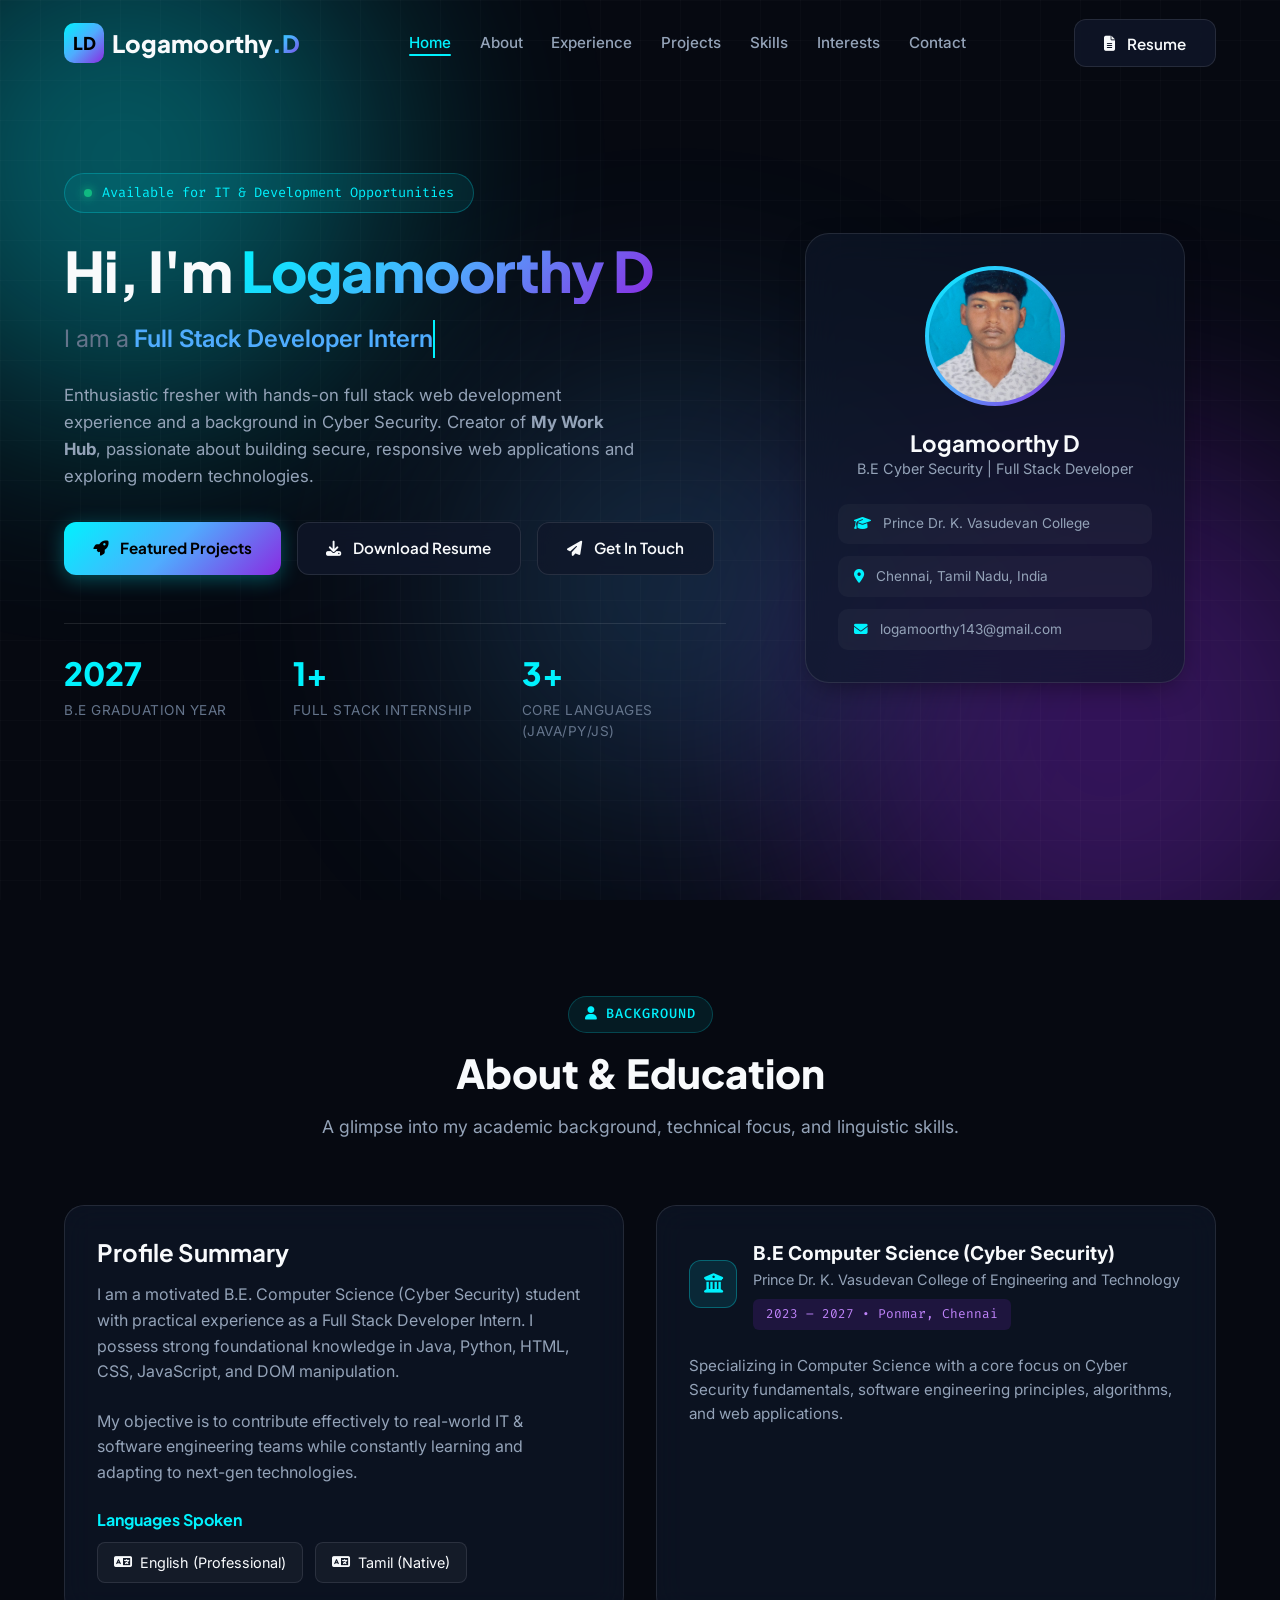
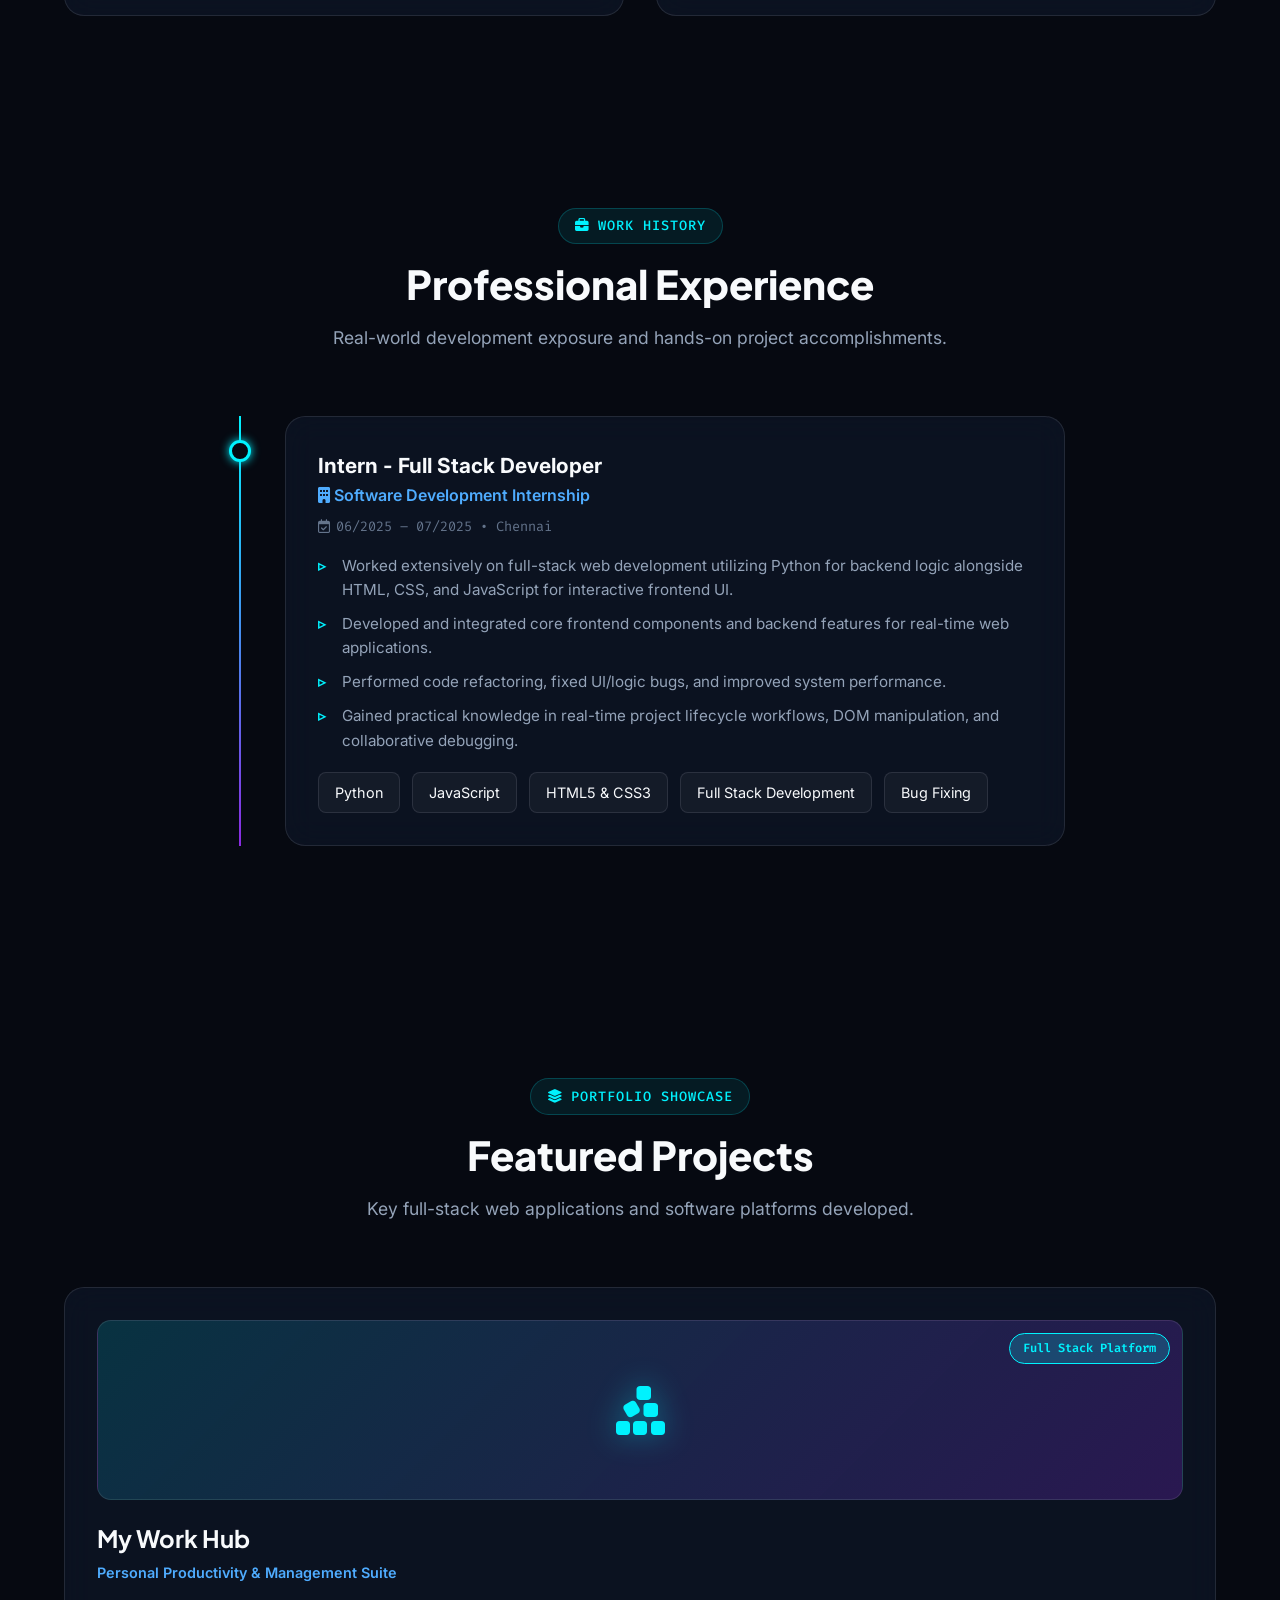
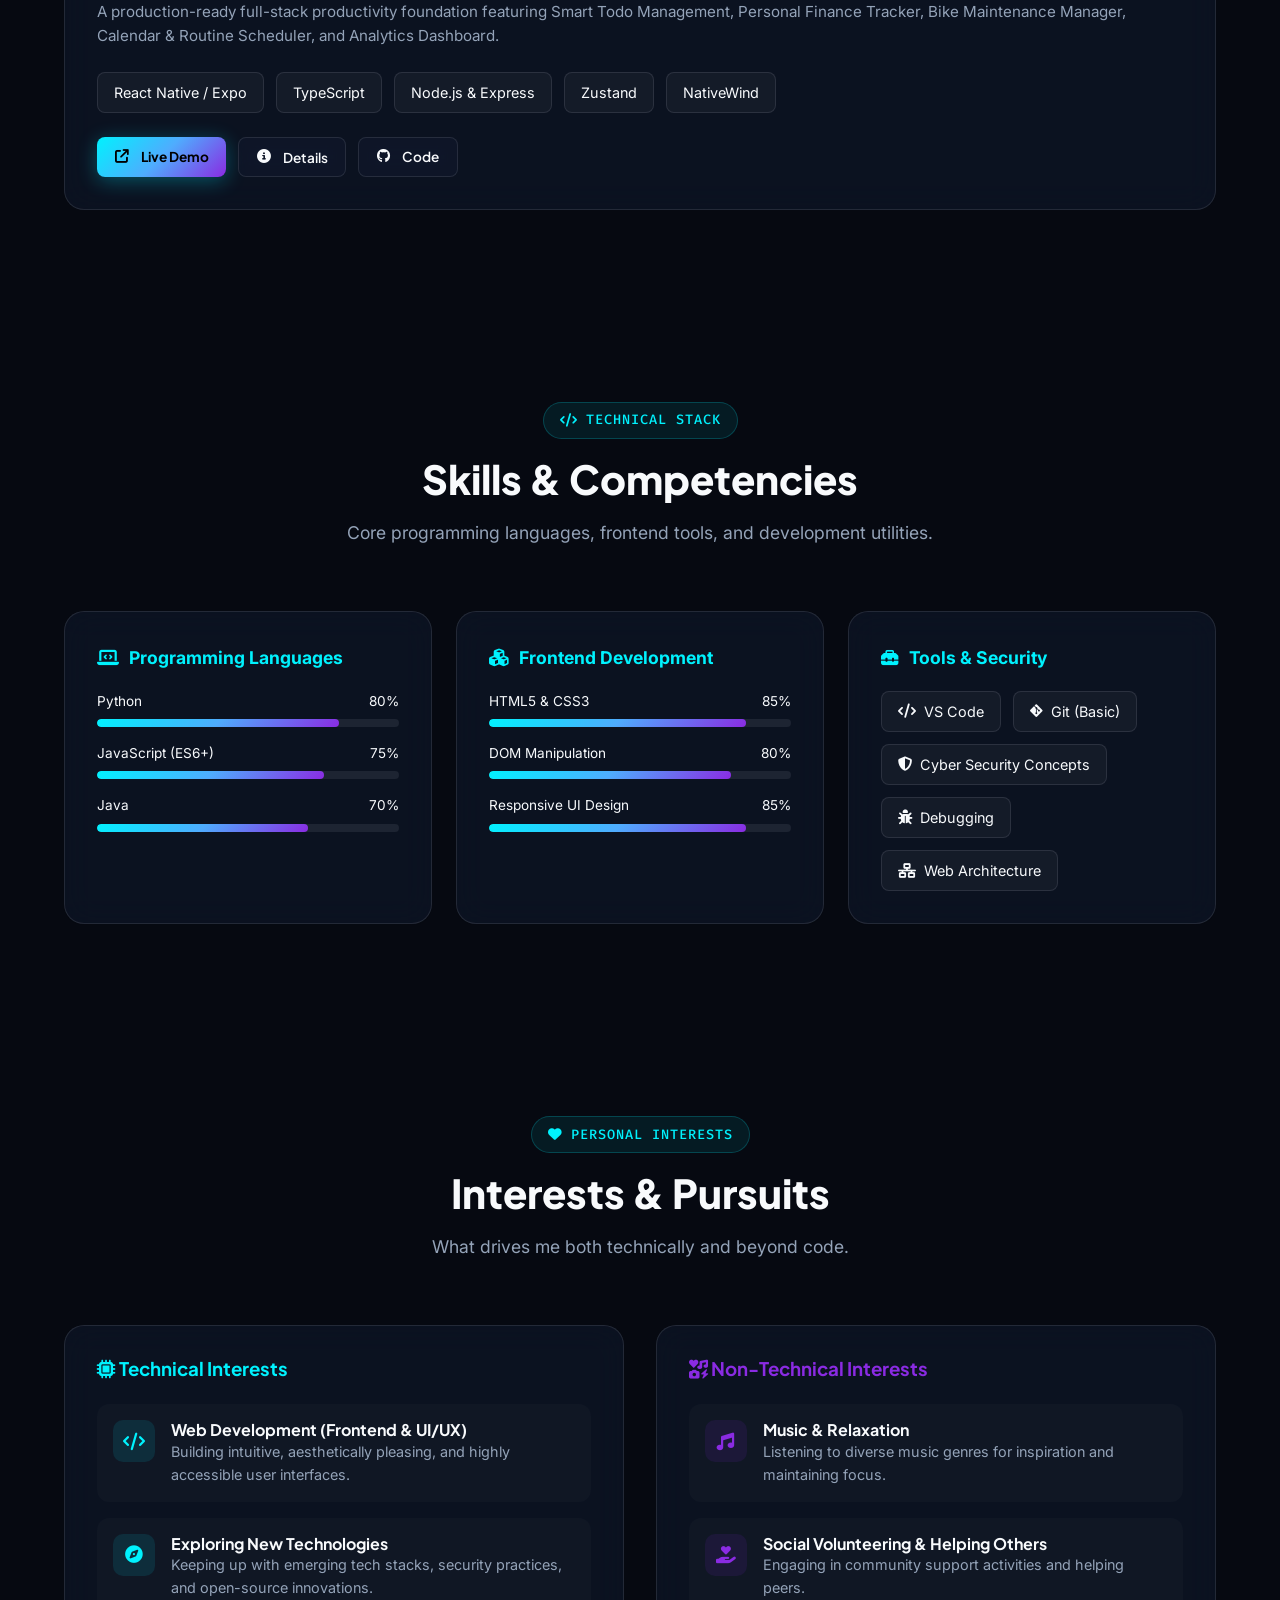
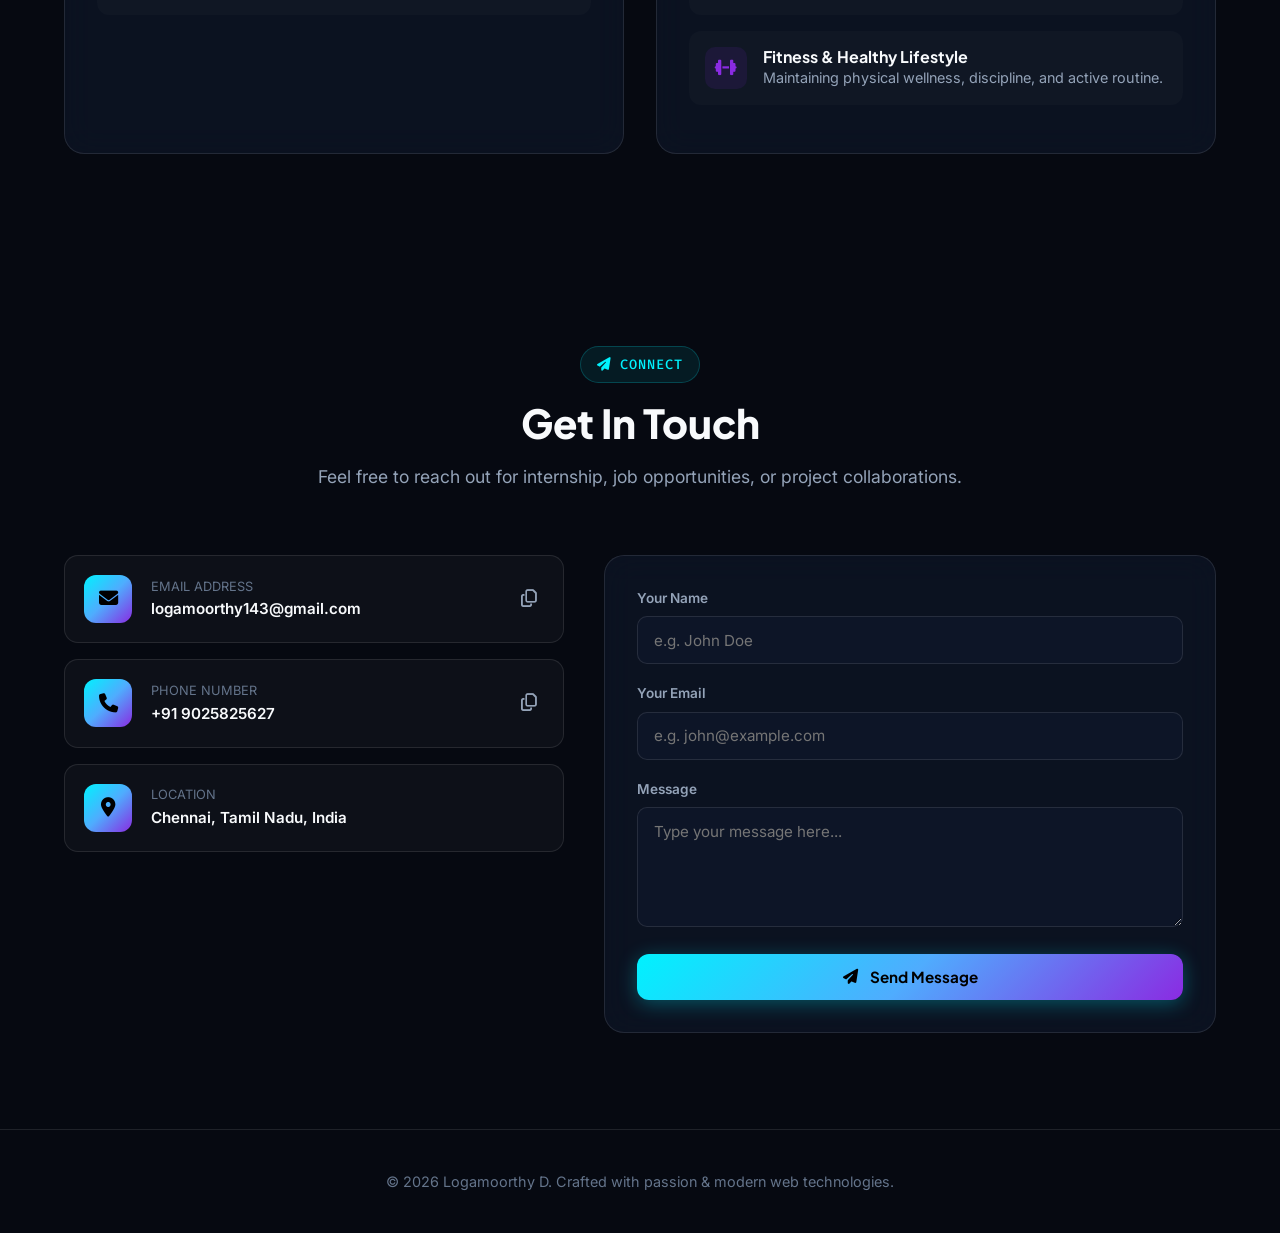
==== commit 252195ac: "fix(resume): replace plain HTML preview with embedded 1-page PDF viewer modal and add modal overlay " ====
--- a/index.html
+++ b/index.html
@@ -543,55 +543,31 @@
 
   <!-- Resume Preview Modal -->
   <div class="modal-overlay" id="resume-modal">
-    <div class="modal-box">
-      <button class="modal-close" id="close-modal-btn"><i class="fa-solid fa-xmark"></i></button>
-      
-      <div style="border-bottom: 1px solid var(--border-light); padding-bottom: 1.5rem; margin-bottom: 1.5rem;">
-        <h2 style="font-size: 1.8rem; color: var(--accent-cyan);">LOGAMOORTHY D</h2>
-        <p style="color: var(--text-sub);">logamoorthy143@gmail.com | +91 9025825627 | Chennai, India</p>
-      </div>
-
-      <div style="margin-bottom: 1.5rem;">
-        <h4 style="color: var(--accent-blue); text-transform: uppercase; font-size: 0.85rem; letter-spacing: 1px;">Profile Summary</h4>
-        <p style="color: var(--text-sub); font-size: 0.95rem; margin-top: 0.3rem;">
-          Enthusiastic fresher with basic knowledge of Java, Python, and frontend development. Looking for an opportunity to apply my skills and grow in the IT field.
-        </p>
-      </div>
-
-      <div style="margin-bottom: 1.5rem;">
-        <h4 style="color: var(--accent-blue); text-transform: uppercase; font-size: 0.85rem; letter-spacing: 1px;">Education</h4>
-        <p style="font-weight: 600; margin-top: 0.3rem;">B.E COMPUTER SCIENCE (CYBER SECURITY)</p>
-        <p style="color: var(--text-sub); font-size: 0.9rem;">Prince Dr. K. Vasudevan College of Engineering and Technology (2023 – 2027) • Ponmar, Chennai</p>
-      </div>
-
-      <div style="margin-bottom: 1.5rem;">
-        <h4 style="color: var(--accent-blue); text-transform: uppercase; font-size: 0.85rem; letter-spacing: 1px;">Experience</h4>
-        <p style="font-weight: 600; margin-top: 0.3rem;">INTERN - FULL STACK DEVELOPER (06/2025 – 07/2025)</p>
-        <ul style="color: var(--text-sub); font-size: 0.9rem; margin-left: 1.2rem; margin-top: 0.3rem;">
-          <li>Worked on web development using Python, HTML, CSS, and JavaScript</li>
-          <li>Developed basic frontend and backend features</li>
-          <li>Fixed bugs and improved code</li>
-          <li>Learned real-time project development</li>
-        </ul>
-      </div>
-
-      <div style="margin-bottom: 1.5rem;">
-        <h4 style="color: var(--accent-blue); text-transform: uppercase; font-size: 0.85rem; letter-spacing: 1px;">Technical Skills & Projects</h4>
-        <p style="color: var(--text-sub); font-size: 0.9rem; margin-top: 0.3rem;">
-          <strong>Projects:</strong> My Work Hub (Expo, TypeScript, Node.js)<br>
-          <strong>Languages:</strong> Java, JavaScript, Python<br>
-          <strong>Frontend:</strong> HTML, CSS, DOM Manipulation<br>
-          <strong>Tools:</strong> VS Code, Git (basic)
-        </p>
-      </div>
-
-      <div style="display: flex; gap: 1rem; margin-top: 2rem; flex-wrap: wrap;">
+    <div class="modal-box modal-lg">
+      <div class="modal-header">
+        <div class="modal-title-group">
+          <i class="fa-solid fa-file-pdf modal-title-icon"></i>
+          <div>
+            <h3 class="modal-title">Logamoorthy D — Official Resume</h3>
+            <p class="modal-subtitle">PDF Document Preview (1 Page)</p>
+          </div>
+        </div>
+        <button class="modal-close" id="close-modal-btn" aria-label="Close Modal">
+          <i class="fa-solid fa-xmark"></i>
+        </button>
+      </div>
+
+      <div class="modal-body pdf-body">
+        <iframe src="resume.pdf#toolbar=0&navpanes=0" class="pdf-frame" title="Logamoorthy D Resume PDF"></iframe>
+      </div>
+
+      <div class="modal-footer">
         <a href="resume.pdf" download="Logamoorthy_D_Resume.pdf" class="btn btn-primary">
           <i class="fa-solid fa-download"></i> Download PDF Resume
         </a>
-        <button class="btn btn-outline" onclick="window.print()">
-          <i class="fa-solid fa-print"></i> Print / Save Browser View
-        </button>
+        <a href="resume.pdf" target="_blank" class="btn btn-outline">
+          <i class="fa-solid fa-up-right-from-square"></i> Open in New Tab
+        </a>
       </div>
     </div>
   </div>
--- a/style.css
+++ b/style.css
@@ -1132,3 +1132,149 @@
     display: block;
   }
 }
+
+/* ==========================================
+   Modal Overlay & Interactive PDF Viewer
+   ========================================== */
+.modal-overlay {
+  position: fixed;
+  top: 0;
+  left: 0;
+  width: 100vw;
+  height: 100vh;
+  background: rgba(6, 9, 17, 0.88);
+  backdrop-filter: blur(16px);
+  -webkit-backdrop-filter: blur(16px);
+  display: flex;
+  align-items: center;
+  justify-content: center;
+  z-index: 99999;
+  opacity: 0;
+  visibility: hidden;
+  transition: opacity 0.3s ease, visibility 0.3s ease;
+  padding: 1.5rem;
+}
+
+.modal-overlay.active {
+  opacity: 1;
+  visibility: visible;
+}
+
+.modal-box {
+  background: var(--bg-card, #0c1222);
+  border: 1px solid var(--border-light, rgba(255, 255, 255, 0.1));
+  border-radius: 20px;
+  width: 100%;
+  max-width: 600px;
+  max-height: 90vh;
+  display: flex;
+  flex-direction: column;
+  box-shadow: 0 24px 48px rgba(0, 0, 0, 0.6), 0 0 35px rgba(0, 242, 254, 0.15);
+  overflow: hidden;
+  transform: scale(0.95);
+  transition: transform 0.3s ease;
+}
+
+.modal-overlay.active .modal-box {
+  transform: scale(1);
+}
+
+.modal-box.modal-lg {
+  max-width: 920px;
+  height: 88vh;
+}
+
+.modal-header {
+  display: flex;
+  align-items: center;
+  justify-content: space-between;
+  padding: 1.25rem 1.5rem;
+  border-bottom: 1px solid var(--border-light, rgba(255, 255, 255, 0.1));
+  background: rgba(255, 255, 255, 0.02);
+}
+
+.modal-title-group {
+  display: flex;
+  align-items: center;
+  gap: 1rem;
+}
+
+.modal-title-icon {
+  font-size: 1.8rem;
+  color: var(--accent-cyan, #00f2fe);
+}
+
+.modal-title {
+  font-size: 1.2rem;
+  font-weight: 700;
+  color: #ffffff;
+  margin: 0;
+}
+
+.modal-subtitle {
+  font-size: 0.85rem;
+  color: var(--text-sub, #94a3b8);
+  margin: 0;
+}
+
+.modal-close {
+  background: rgba(255, 255, 255, 0.05);
+  border: 1px solid var(--border-light, rgba(255, 255, 255, 0.1));
+  color: var(--text-sub, #94a3b8);
+  width: 38px;
+  height: 38px;
+  border-radius: 50%;
+  display: flex;
+  align-items: center;
+  justify-content: center;
+  cursor: pointer;
+  font-size: 1.1rem;
+  transition: all 0.2s ease;
+}
+
+.modal-close:hover {
+  background: rgba(255, 77, 77, 0.2);
+  border-color: #ff4d4d;
+  color: #ff4d4d;
+}
+
+.modal-body.pdf-body {
+  flex: 1;
+  padding: 0;
+  background: #0f172a;
+  overflow: hidden;
+}
+
+.pdf-frame {
+  width: 100%;
+  height: 100%;
+  border: none;
+  display: block;
+}
+
+.modal-footer {
+  display: flex;
+  align-items: center;
+  justify-content: flex-end;
+  gap: 1rem;
+  padding: 1.25rem 1.5rem;
+  border-top: 1px solid var(--border-light, rgba(255, 255, 255, 0.1));
+  background: rgba(255, 255, 255, 0.02);
+  flex-wrap: wrap;
+}
+
+@media (max-width: 600px) {
+  .modal-overlay {
+    padding: 0.75rem;
+  }
+  .modal-box.modal-lg {
+    height: 92vh;
+  }
+  .modal-footer {
+    justify-content: center;
+  }
+  .modal-footer .btn {
+    width: 100%;
+  }
+}
+
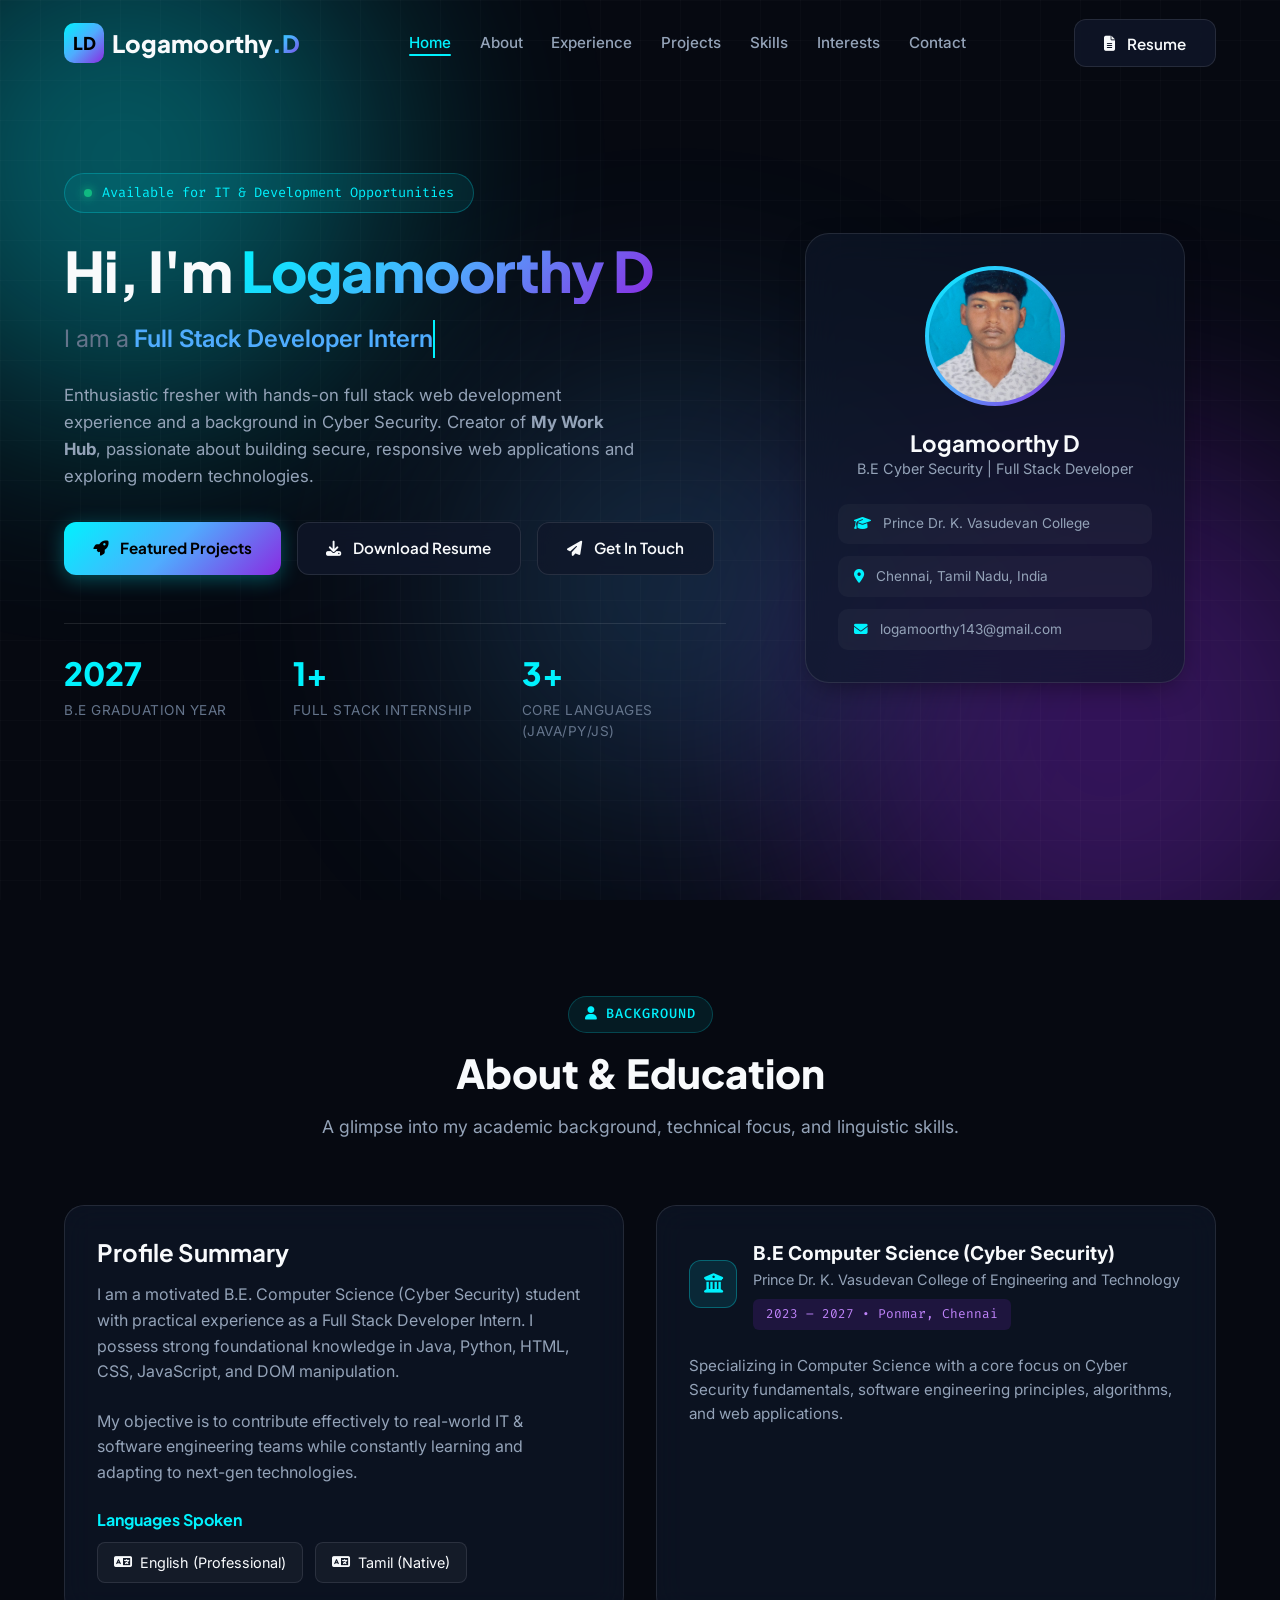
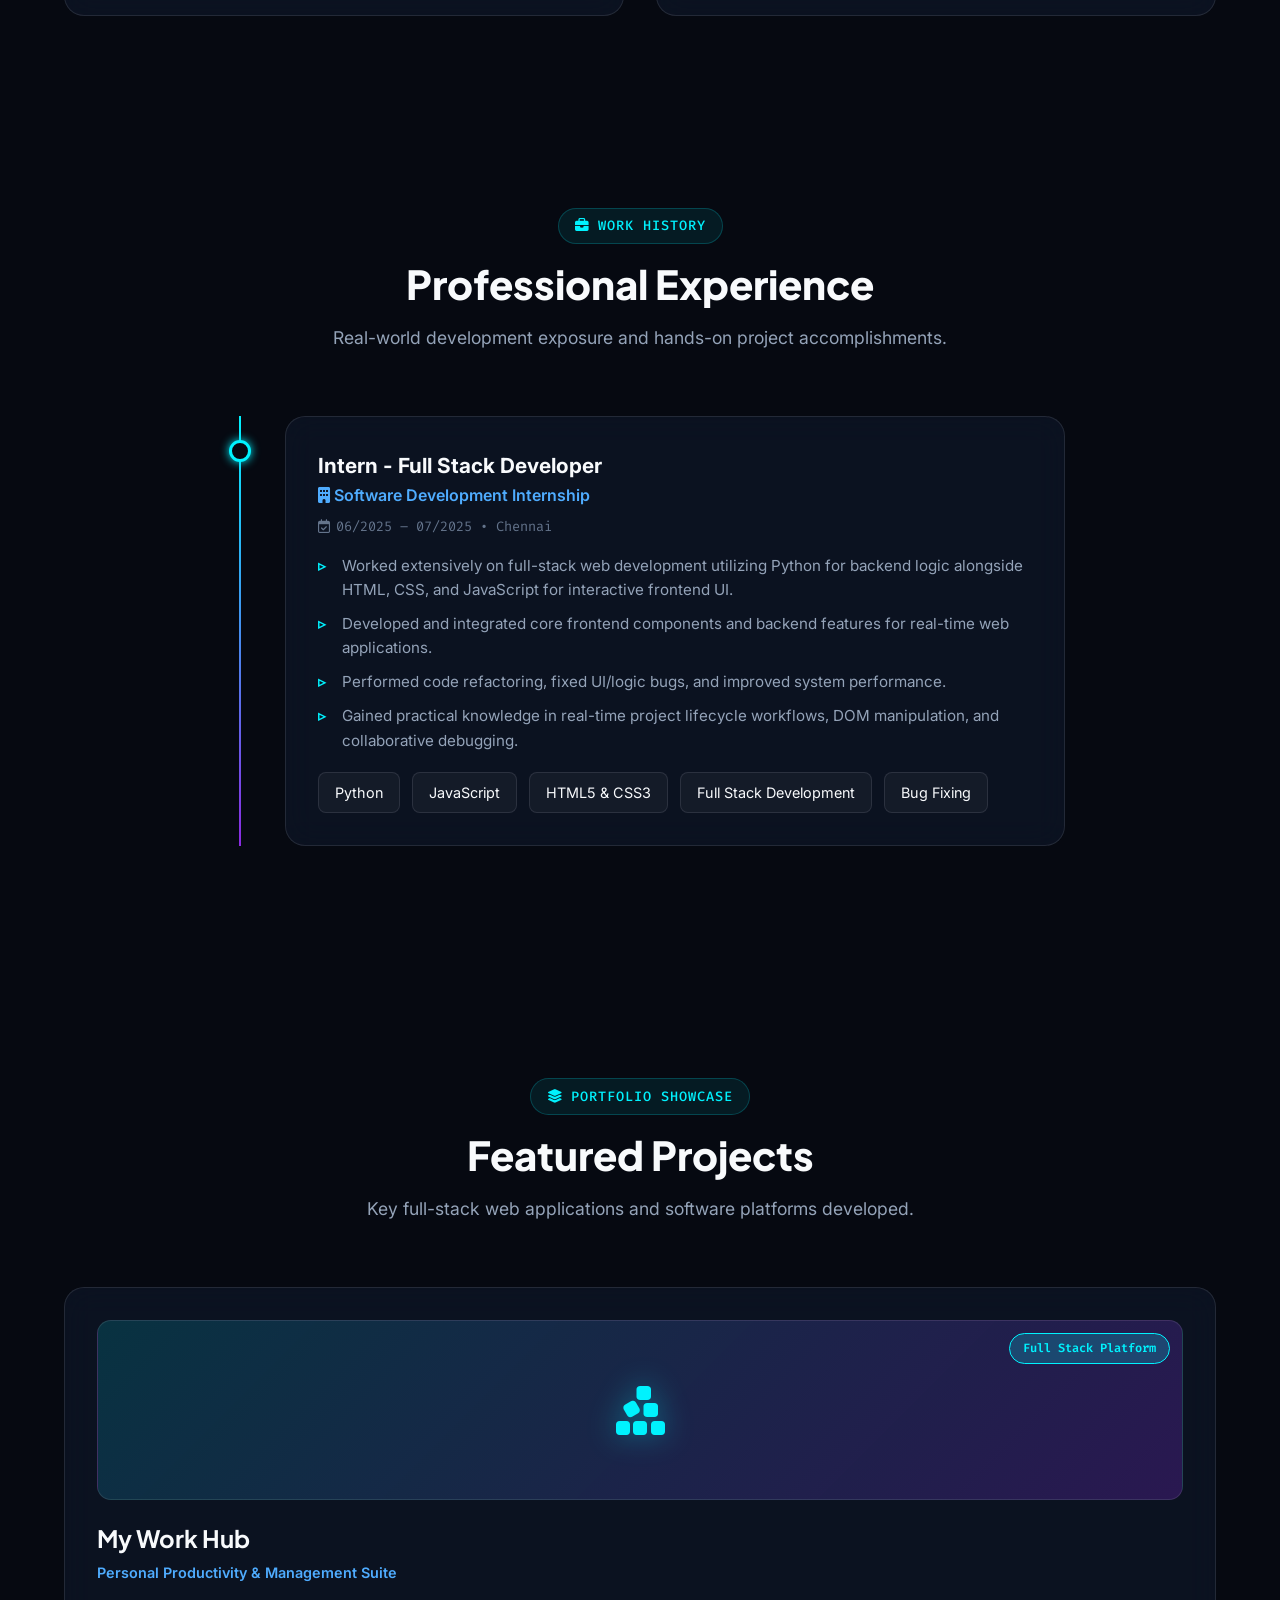
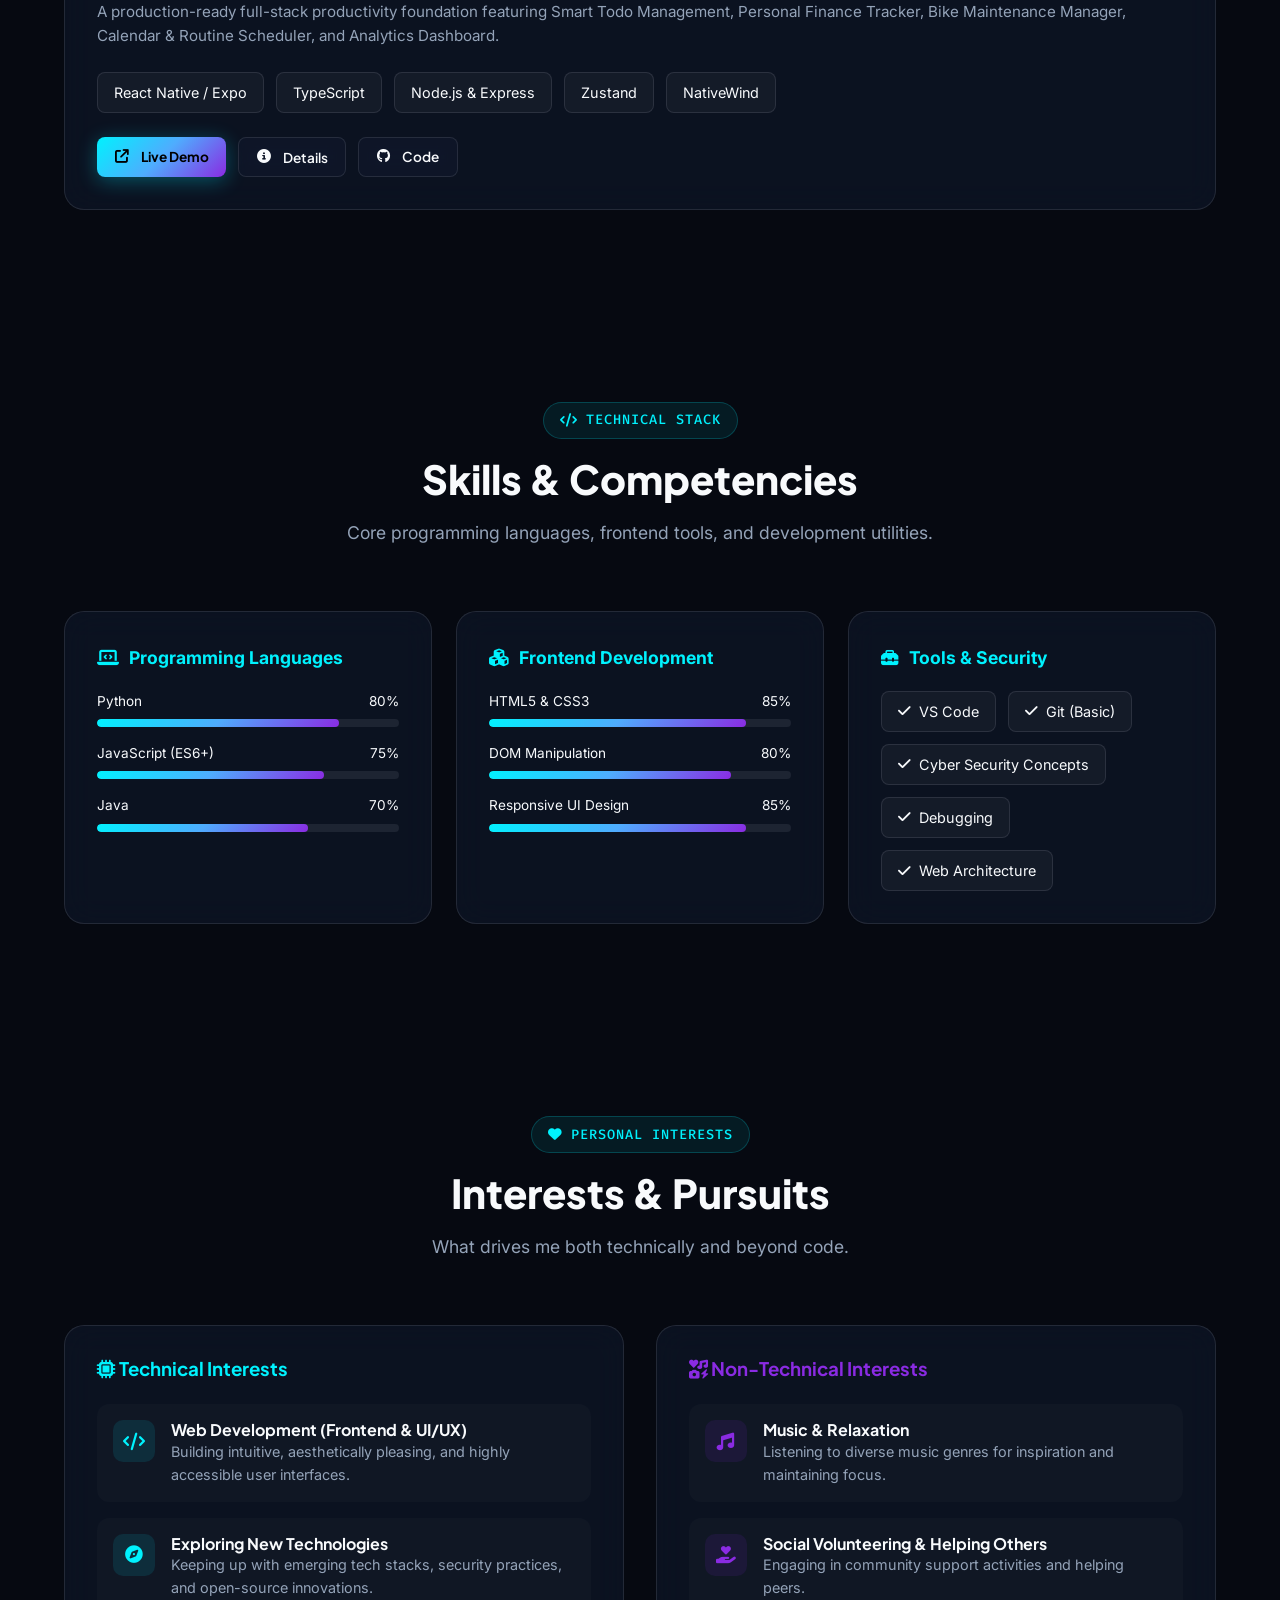
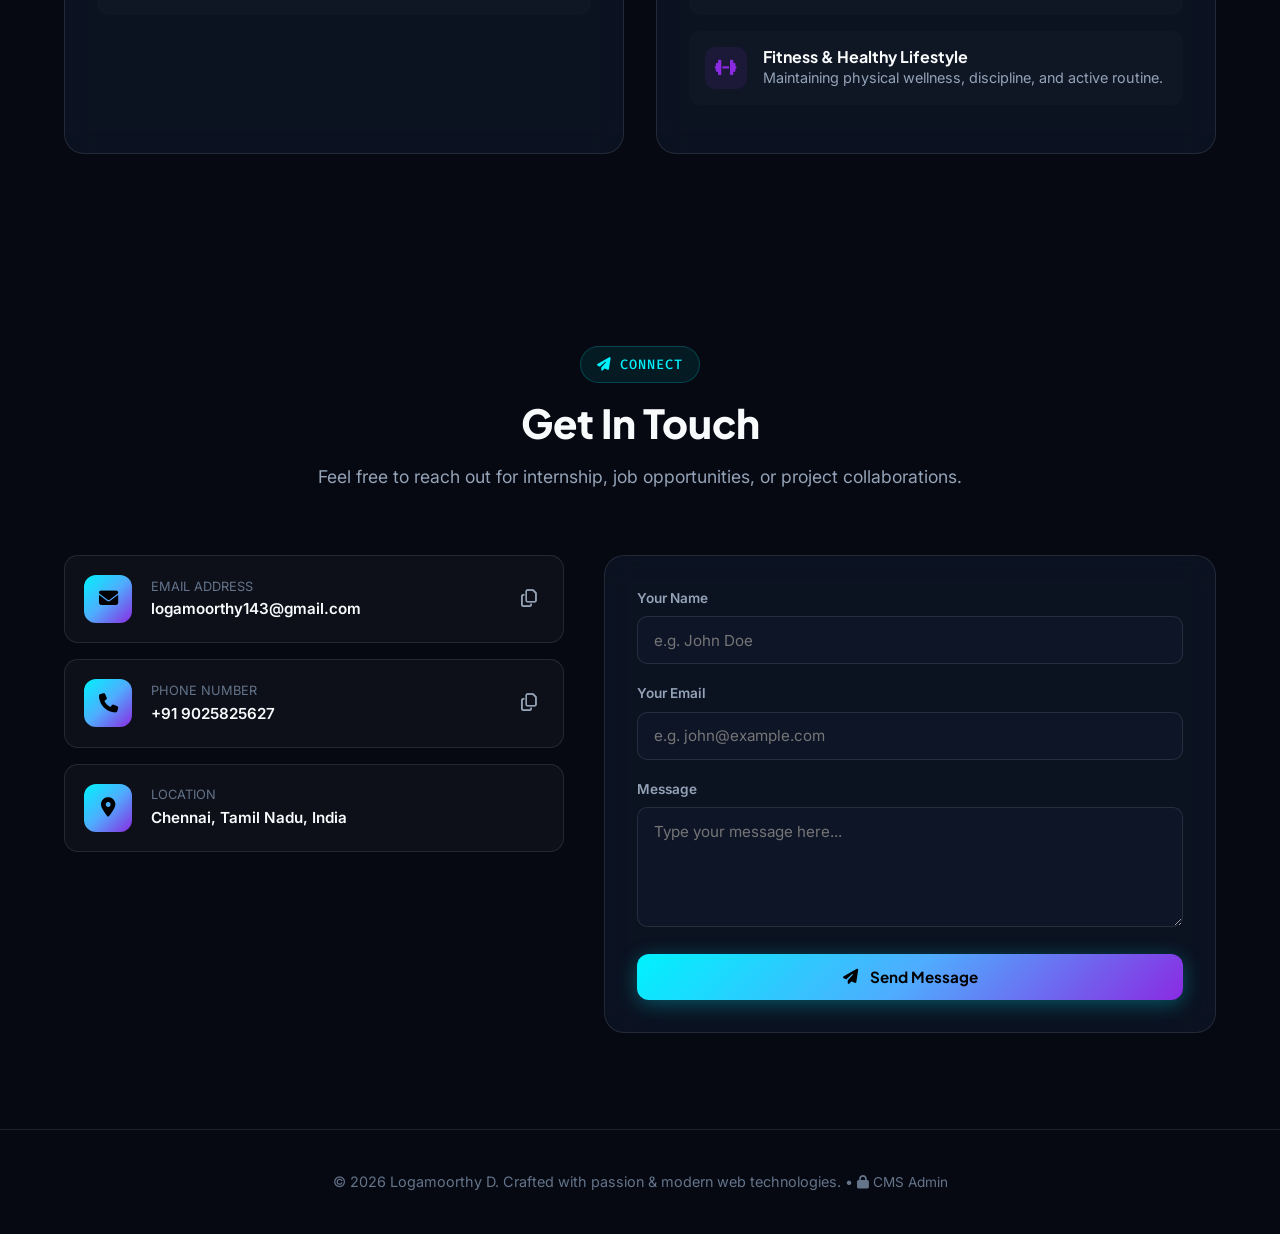
==== commit c048d044: "feat(cms): integrate Decap CMS and dynamic content hydration for live portfolio updates" ====
--- a/index.html
+++ b/index.html
@@ -11,6 +11,9 @@
   
   <!-- Stylesheet -->
   <link rel="stylesheet" href="style.css">
+
+  <!-- Netlify Identity Widget -->
+  <script src="https://identity.netlify.com/v1/netlify-identity-widget.js"></script>
 </head>
 <body>
 
@@ -57,11 +60,11 @@
       <div class="hero-content">
         <div class="hero-badge">
           <span class="badge-dot"></span>
-          <span class="badge-text">Available for IT & Development Opportunities</span>
+          <span class="badge-text" id="hero-badge-text">Available for IT & Development Opportunities</span>
         </div>
 
         <h1 class="hero-title">
-          Hi, I'm <span class="text-gradient">Logamoorthy D</span>
+          Hi, I'm <span class="text-gradient" id="hero-name">Logamoorthy D</span>
         </h1>
 
         <div class="typewriter-wrapper">
@@ -69,7 +72,7 @@
           <span class="typewriter-text" id="typewriter"></span>
         </div>
 
-        <p class="hero-bio">
+        <p class="hero-bio" id="hero-bio">
           Enthusiastic fresher with hands-on full stack web development experience and a background in Cyber Security. Creator of <strong>My Work Hub</strong>, passionate about building secure, responsive web applications and exploring modern technologies.
         </p>
 
@@ -77,7 +80,7 @@
           <a href="#projects" class="btn btn-primary">
             <i class="fa-solid fa-rocket"></i> Featured Projects
           </a>
-          <a href="resume.pdf" download="Logamoorthy_D_Resume.pdf" class="btn btn-outline" title="Download PDF Resume">
+          <a href="resume.pdf" download="Logamoorthy_D_Resume.pdf" class="btn btn-outline" id="hero-resume-download" title="Download PDF Resume">
             <i class="fa-solid fa-download"></i> Download Resume
           </a>
           <a href="#contact" class="btn btn-outline">
@@ -87,15 +90,15 @@
 
         <div class="hero-stats">
           <div class="stat-card">
-            <div class="stat-number"><span class="counter" data-target="2027">0</span></div>
+            <div class="stat-number"><span class="counter" data-target="2027" id="stat-grad-year">0</span></div>
             <div class="stat-label">B.E Graduation Year</div>
           </div>
           <div class="stat-card">
-            <div class="stat-number"><span class="counter" data-target="1">0</span>+</div>
+            <div class="stat-number"><span class="counter" data-target="1" id="stat-internship">0</span>+</div>
             <div class="stat-label">Full Stack Internship</div>
           </div>
           <div class="stat-card">
-            <div class="stat-number"><span class="counter" data-target="3">0</span>+</div>
+            <div class="stat-number"><span class="counter" data-target="3" id="stat-languages">0</span>+</div>
             <div class="stat-label">Core Languages (Java/Py/JS)</div>
           </div>
         </div>
@@ -111,21 +114,21 @@
             </div>
           </div>
 
-          <h3 class="card-name">Logamoorthy D</h3>
-          <p class="card-role">B.E Cyber Security | Full Stack Developer</p>
+          <h3 class="card-name" id="card-name">Logamoorthy D</h3>
+          <p class="card-role" id="card-role">B.E Cyber Security | Full Stack Developer</p>
 
           <div class="info-pills">
             <div class="info-pill">
               <i class="fa-solid fa-graduation-cap"></i>
-              <span>Prince Dr. K. Vasudevan College</span>
+              <span id="card-institution">Prince Dr. K. Vasudevan College</span>
             </div>
             <div class="info-pill">
               <i class="fa-solid fa-location-dot"></i>
-              <span>Chennai, Tamil Nadu, India</span>
+              <span id="card-location">Chennai, Tamil Nadu, India</span>
             </div>
             <div class="info-pill">
               <i class="fa-solid fa-envelope"></i>
-              <span>logamoorthy143@gmail.com</span>
+              <span id="card-email">logamoorthy143@gmail.com</span>
             </div>
           </div>
         </div>
@@ -146,16 +149,18 @@
         <!-- Profile Summary Card -->
         <div class="glass-card about-text-card">
           <h3>Profile Summary</h3>
-          <p>
-            I am a motivated B.E. Computer Science (Cyber Security) student with practical experience as a Full Stack Developer Intern. I possess strong foundational knowledge in Java, Python, HTML, CSS, JavaScript, and DOM manipulation.
-          </p>
-          <p>
-            My objective is to contribute effectively to real-world IT & software engineering teams while constantly learning and adapting to next-gen technologies.
-          </p>
+          <div id="about-summary-container">
+            <p>
+              I am a motivated B.E. Computer Science (Cyber Security) student with practical experience as a Full Stack Developer Intern. I possess strong foundational knowledge in Java, Python, HTML, CSS, JavaScript, and DOM manipulation.
+            </p>
+            <p>
+              My objective is to contribute effectively to real-world IT & software engineering teams while constantly learning and adapting to next-gen technologies.
+            </p>
+          </div>
           
           <div style="margin-top: 1.5rem;">
             <h4 style="margin-bottom: 0.8rem; font-size: 1rem; color: var(--accent-cyan);">Languages Spoken</h4>
-            <div class="tags-wrapper">
+            <div class="tags-wrapper" id="about-languages-container">
               <div class="skill-tag"><i class="fa-solid fa-language"></i> English (Professional)</div>
               <div class="skill-tag"><i class="fa-solid fa-language"></i> Tamil (Native)</div>
             </div>
@@ -163,18 +168,18 @@
         </div>
 
         <!-- Education Card -->
-        <div class="glass-card education-card">
+        <div class="glass-card education-card" id="education-card-container">
           <div class="edu-header">
             <div class="edu-icon">
               <i class="fa-solid fa-university"></i>
             </div>
             <div>
-              <div class="edu-degree">B.E Computer Science (Cyber Security)</div>
-              <div class="edu-institution">Prince Dr. K. Vasudevan College of Engineering and Technology</div>
-              <span class="edu-badge">2023 – 2027 • Ponmar, Chennai</span>
-            </div>
-          </div>
-          <p style="color: var(--text-sub); font-size: 0.95rem; margin-top: 1rem;">
+              <div class="edu-degree" id="edu-degree">B.E Computer Science (Cyber Security)</div>
+              <div class="edu-institution" id="edu-institution">Prince Dr. K. Vasudevan College of Engineering and Technology</div>
+              <span class="edu-badge" id="edu-badge">2023 – 2027 • Ponmar, Chennai</span>
+            </div>
+          </div>
+          <p id="edu-description" style="color: var(--text-sub); font-size: 0.95rem; margin-top: 1rem;">
             Specializing in Computer Science with a core focus on Cyber Security fundamentals, software engineering principles, algorithms, and web applications.
           </p>
         </div>
@@ -191,7 +196,7 @@
         <p class="section-subtitle">Real-world development exposure and hands-on project accomplishments.</p>
       </div>
 
-      <div class="timeline">
+      <div class="timeline" id="experience-timeline">
         <div class="timeline-item">
           <div class="timeline-dot"></div>
           <div class="glass-card">
@@ -228,7 +233,7 @@
         <p class="section-subtitle">Key full-stack web applications and software platforms developed.</p>
       </div>
 
-      <div class="projects-grid">
+      <div class="projects-grid" id="projects-grid">
         <!-- Project 1: My Work Hub -->
         <div class="glass-card project-card">
           <div class="project-banner">
@@ -276,7 +281,7 @@
         <p class="section-subtitle">Core programming languages, frontend tools, and development utilities.</p>
       </div>
 
-      <div class="skills-grid">
+      <div class="skills-grid" id="skills-grid">
         <!-- Category 1: Languages -->
         <div class="glass-card skill-category">
           <div class="category-title">
@@ -444,7 +449,7 @@
             <div class="contact-icon"><i class="fa-solid fa-location-dot"></i></div>
             <div class="contact-details">
               <div class="contact-label">Location</div>
-              <div class="contact-value">Chennai, Tamil Nadu, India</div>
+              <div class="contact-value" id="location-text">Chennai, Tamil Nadu, India</div>
             </div>
           </div>
         </div>
@@ -479,7 +484,7 @@
   <!-- Footer -->
   <footer>
     <div class="container">
-      <p>© 2026 Logamoorthy D. Crafted with passion & modern web technologies.</p>
+      <p>© 2026 Logamoorthy D. Crafted with passion & modern web technologies. • <a href="/admin/" style="color: var(--text-muted); font-size: 0.85rem; text-decoration: none;"><i class="fa-solid fa-lock"></i> CMS Admin</a></p>
     </div>
   </footer>
 
@@ -558,19 +563,32 @@
       </div>
 
       <div class="modal-body pdf-body">
-        <iframe src="resume.pdf#toolbar=0&navpanes=0" class="pdf-frame" title="Logamoorthy D Resume PDF"></iframe>
+        <iframe src="resume.pdf#toolbar=0&navpanes=0" class="pdf-frame" id="resume-frame" title="Logamoorthy D Resume PDF"></iframe>
       </div>
 
       <div class="modal-footer">
-        <a href="resume.pdf" download="Logamoorthy_D_Resume.pdf" class="btn btn-primary">
+        <a href="resume.pdf" download="Logamoorthy_D_Resume.pdf" class="btn btn-primary" id="modal-resume-download">
           <i class="fa-solid fa-download"></i> Download PDF Resume
         </a>
-        <a href="resume.pdf" target="_blank" class="btn btn-outline">
+        <a href="resume.pdf" target="_blank" class="btn btn-outline" id="modal-resume-open">
           <i class="fa-solid fa-up-right-from-square"></i> Open in New Tab
         </a>
       </div>
     </div>
   </div>
+
+  <!-- Netlify Identity Redirection Script -->
+  <script>
+    if (window.netlifyIdentity) {
+      window.netlifyIdentity.on("init", function(user) {
+        if (!user) {
+          window.netlifyIdentity.on("login", function() {
+            document.location.href = "/admin/";
+          });
+        }
+      });
+    }
+  </script>
 
   <!-- JavaScript -->
   <script src="script.js"></script>
